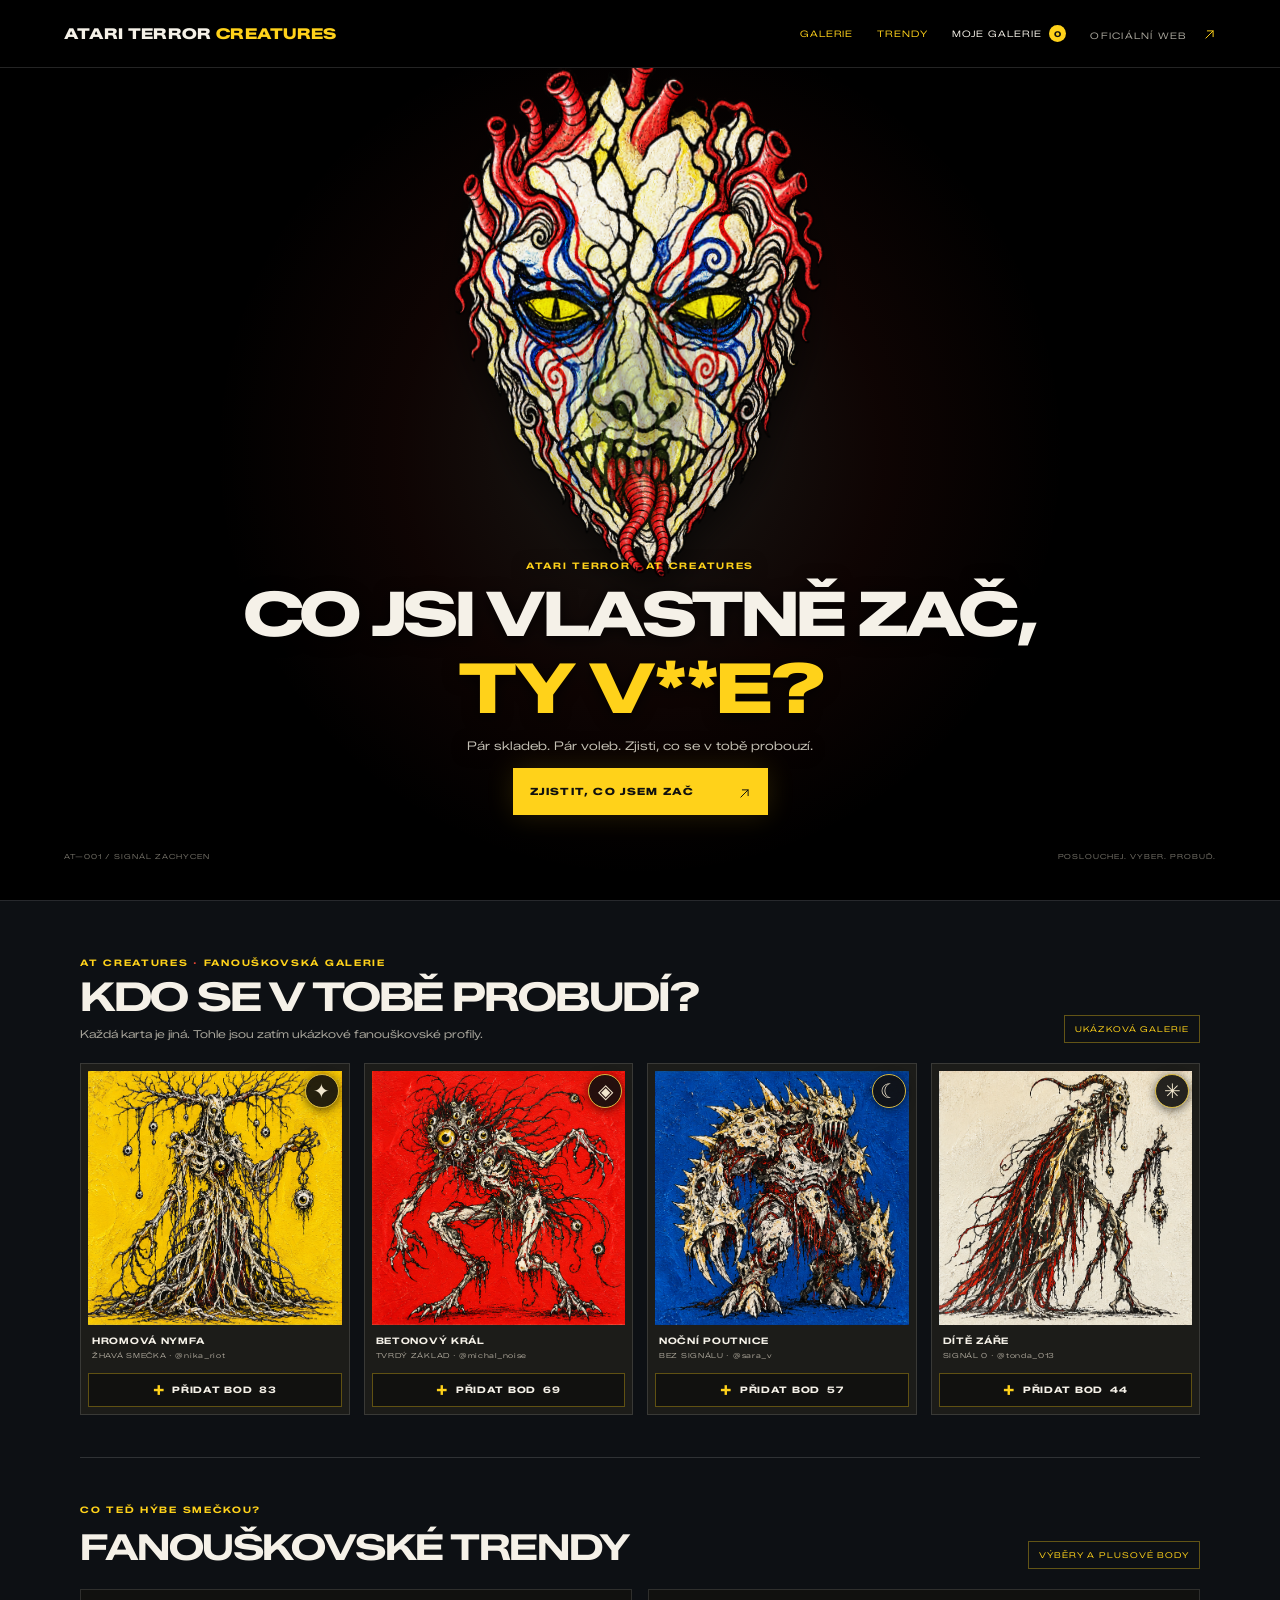
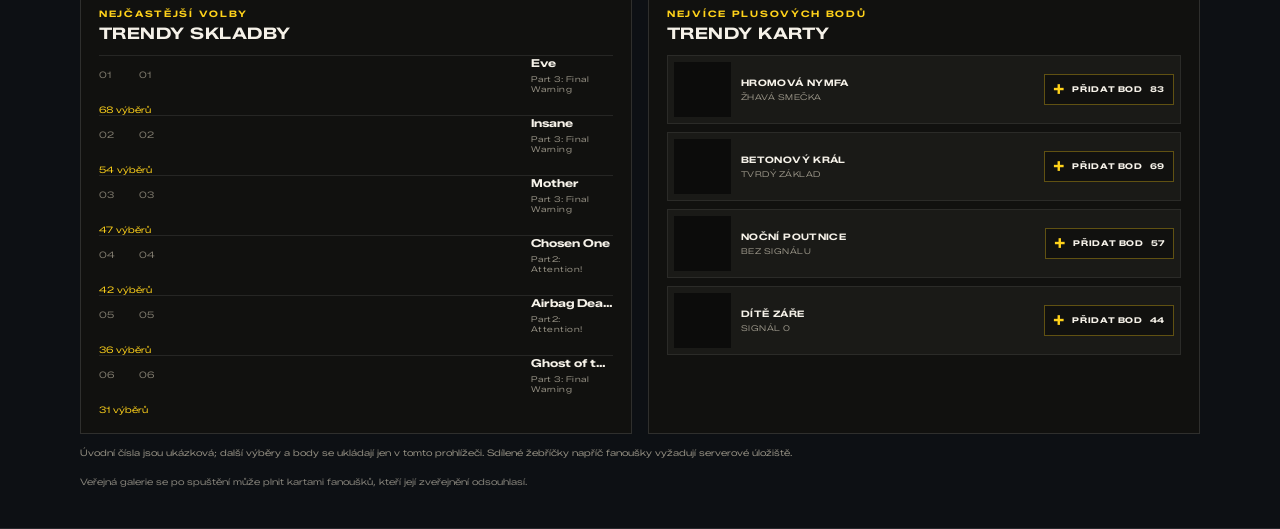
==== at-creatures-prototype/index.html @ 0cd246f1 "Move Atari Terror prototypes into creatures repository" ====
<!doctype html>
<html lang="cs">
<head>
  <meta charset="utf-8">
  <meta name="viewport" content="width=device-width, initial-scale=1">
  <meta name="theme-color" content="#123e78">
  <meta name="description" content="Vytvoř si vlastní AT bytost podle toho, co posloucháš.">
  <title>Co jsi vlastně zač, ty zvíře? — Atari Terror</title>
  <link rel="icon" href="../work-web-preview/assets/images/atari-wordmark.png">
  <link rel="stylesheet" href="app.css">
</head>
<body>
  <header class="topbar">
    <a class="wordmark" id="brand-home" href="#landing-screen" aria-label="Atari Terror Creatures — zpět na úvod">ATARI TERROR <span>CREATURES</span></a>
    <div class="topbar-links"><button class="topbar-return" id="return-home" type="button" hidden>← ÚVOD</button><a class="topbar-community" href="#community-gallery">GALERIE</a><a class="topbar-community" href="#fan-trends">TRENDY</a><button class="topbar-gallery" id="open-gallery" type="button">MOJE GALERIE <span id="gallery-count">0</span></button><a class="topbar-home" href="../work-web-preview/index.html">OFICIÁLNÍ WEB <b><svg class="line-arrow" viewBox="0 0 18 18" aria-hidden="true"><path d="M4 14 14 4M6 4h8v8"/></svg></b></a></div>
  </header>

  <main class="landing-screen" id="landing-screen" aria-labelledby="landing-title">
    <div class="landing-aura" aria-hidden="true"></div>
    <div class="organism-orbit" aria-hidden="true"><div class="organism-turn">
      <canvas class="face-frame" id="intro-face" aria-label="Plynule se proměňující ilustrace bytosti"></canvas>
    </div></div>
    <div class="landing-copy"><p class="eyebrow">ATARI TERROR <span>·</span> AT CREATURES</p><h1 id="landing-title">CO JSI VLASTNĚ ZAČ,<br><em>TY V**E?</em></h1><p>Pár skladeb. Pár voleb. Zjisti, co se v tobě probouzí.</p><button class="primary-button landing-cta" id="start-app" type="button">ZJISTIT, CO JSEM ZAČ <span><svg class="line-arrow" viewBox="0 0 18 18" aria-hidden="true"><path d="M4 14 14 4M6 4h8v8"/></svg></span></button></div>
    <div class="landing-corners" aria-hidden="true"><span>AT—001 / SIGNÁL ZACHYCEN</span><span>POSLOUCHEJ. VYBER. PROBUĎ.</span></div>
  </main>

  <main class="shell" id="app-shell" hidden>
    <div class="app-heading"><p class="eyebrow">AT CREATURES <span>·</span> VYTVOŘ SI SVOU BYTOST</p></div>

    <nav class="steps" aria-label="Postup tvorby">
      <button class="step is-active" data-step-link="songs" type="button"><span>01</span> SKLADBY</button>
      <span class="step-line"></span>
      <button class="step" data-step-link="identity" type="button"><span>02</span> PODOBA</button>
      <span class="step-line"></span>
      <button class="step" data-step-link="result" type="button"><span>03</span> BYTOST</button>
    </nav>

    <section class="screen is-visible" id="screen-songs" data-screen="songs" aria-labelledby="songs-title">
      <div class="screen-heading">
        <div><p class="eyebrow">KROK 01 / 03</p><h2 id="songs-title">VYBER AŽ PĚT SKLADEB</h2><p class="muted">Které tě vystihují nejvíc? Můžeš vybrat i žádnou.</p></div>
        <div class="counter"><strong id="song-count">0</strong><span> / 5</span></div>
      </div>
      <div class="song-layout">
        <div><div class="song-list" id="song-list" role="group" aria-label="Výběr skladeb"></div><button class="spotify-unknown" id="unknown-song" type="button"><span class="spotify-launch" aria-hidden="true"><svg class="line-arrow" viewBox="0 0 18 18" aria-hidden="true"><path d="M4 14 14 4M6 4h8v8"/></svg></span> SKLADBU JEŠTĚ NEZNÁM, PUSŤ MI</button></div>
        <aside class="side-note song-side-panel"><p>Hudba je jen začátek. V další části zvolíš podobu a věk své bytosti.</p><div class="sound-mark" aria-hidden="true"><span></span><span></span><span></span><span></span><span></span><span></span><span></span></div><div class="song-side-actions"><button class="primary-button" data-next="identity" type="button">POKRAČOVAT <span><svg class="line-arrow" viewBox="0 0 18 18" aria-hidden="true"><path d="M4 14 14 4M6 4h8v8"/></svg></span></button><button class="text-button" id="skip-songs" type="button">PŘESKOČIT VÝBĚR <span><svg class="line-arrow" viewBox="0 0 18 18" aria-hidden="true"><path d="M4 14 14 4M6 4h8v8"/></svg></span></button></div></aside>
      </div>
    </section>

    <section class="screen" id="screen-identity" data-screen="identity" aria-labelledby="identity-title" hidden>
      <div class="screen-heading"><div><p class="eyebrow">KROK 02 / 03</p><h2 id="identity-title">JAKOU MÁ MÍT PODOBU?</h2><p class="muted">Vyber si podobu a věkovou kategorii. Nebo nech překvapit nás.</p></div></div>
      <div class="identity-grid">
        <fieldset class="choice-field"><legend>POVaha / VZHLED</legend><div class="choice-grid" id="presentation-choices">
          <label class="choice"><input type="radio" name="presentation" value="maskulinní" checked><span class="choice-symbol">M</span><span>Maskulinní</span></label>
          <label class="choice"><input type="radio" name="presentation" value="femininní"><span class="choice-symbol">F</span><span>Femininní</span></label>
          <label class="choice"><input type="radio" name="presentation" value="androgynní"><span class="choice-symbol">A</span><span>Androgynní</span></label>
          <label class="choice"><input type="radio" name="presentation" value="náhodná"><span class="choice-symbol">?</span><span>Překvap mě</span></label>
        </div></fieldset>
        <fieldset class="choice-field"><legend>VĚK BYTOSTI</legend><div class="age-grid" id="age-choices">
          <label class="age-choice"><input type="radio" name="age" value="mládě"><span>MLÁDĚ</span><small>0–12</small></label>
          <label class="age-choice"><input type="radio" name="age" value="teenager"><span>TEEN</span><small>13–19</small></label>
          <label class="age-choice"><input type="radio" name="age" value="mladá krev" checked><span>MLADÁ KREV</span><small>20–35</small></label>
          <label class="age-choice"><input type="radio" name="age" value="zkušená síla"><span>ZKUŠENÁ SÍLA</span><small>36–59</small></label>
          <label class="age-choice"><input type="radio" name="age" value="stará duše"><span>STARÁ DUŠE</span><small>60+</small></label>
          <label class="age-choice"><input type="radio" name="age" value="náhodný věk"><span>NECHÁM TO NA VÁS</span><small>bez limitu</small></label>
        </div></fieldset>
      </div>
      <div class="question-row"><div><p class="eyebrow">JEŠTĚ JEDNA VĚC</p><h3>CO JE TI BLÍŽ?</h3></div><div class="segmented" role="group" aria-label="Osobnostní ladění"><button class="segment is-selected" type="button" data-vibe="chaos" aria-pressed="true">CHAOS</button><button class="segment" type="button" data-vibe="klid" aria-pressed="false">KLID</button><button class="segment" type="button" data-vibe="kontrola" aria-pressed="false">KONTROLA</button><button class="segment" type="button" data-vibe="boj" aria-pressed="false">BOJ</button><button class="segment" type="button" data-vibe="noc" aria-pressed="false">NOC</button><button class="segment" type="button" data-vibe="den" aria-pressed="false">DEN</button><button class="segment" type="button" data-vibe="jedno" aria-pressed="false">JE MI TO JEDNO</button></div></div>
      <div class="screen-actions"><button class="text-button" data-back="songs" type="button">← ZPĚT KE SKLADBÁM</button><button class="primary-button" data-next="result" type="button">VYTVOŘIT BYTOST <span><svg class="line-arrow" viewBox="0 0 18 18" aria-hidden="true"><path d="M4 14 14 4M6 4h8v8"/></svg></span></button></div>
    </section>

    <section class="screen result-screen" id="screen-result" data-screen="result" aria-labelledby="result-title" hidden>
      <div class="result-topline"><div><p class="eyebrow">KROK 03 / 03 <span>·</span> TVŮJ OSOBNÍ EXEMPLÁŘ</p><p class="muted" id="result-origin">Vytvořeno z tvých voleb</p></div><button class="text-button reroll" id="reroll" type="button">VYGENEROVAT ZNOVU ↻</button></div>
      <div class="result-grid">
        <div class="creature-stage" id="creature-stage" aria-label="Ilustrace vytvořené bytosti">
          <div class="creature-backdrop"></div><div class="creature-glow"></div>
          <div class="creature-art" id="creature-art" aria-hidden="true"></div>
          <div class="stage-caption"><span id="creature-code">AT—001</span><span>ATARI TERROR / ARCHIVE</span></div>
        </div>
        <div class="result-copy"><p class="eyebrow" id="creature-class">NOČNÍ SIGNÁL · HLÍDAČ</p><h2 id="result-title">REZAVÝ<br><em>PROROK</em></h2><p class="creature-quote" id="creature-quote">„Drží směr, i když se okolní svět rozpadá.“</p><p class="creature-desc" id="creature-desc">Zrozená z hluku a neústupnosti. Nečeká na povolení — ukáže cestu a jde první.</p><p class="song-interpretation" id="song-interpretation" hidden></p>
          <div class="result-tags"><span id="tag-age">MLADÁ KREV</span><span id="tag-presentation">MASKULINNÍ</span><span id="tag-vibe">CHAOS</span><span id="tag-sigil">ZNAK SMEČKY · ✦ JISKRA</span></div>
          <p class="sigil-invite">Tenhle znak sdílíš s dalšími fanoušky. Na koncertě ho hledej na kartách ostatních.</p>
          <div class="result-actions"><button class="primary-button" id="download-card" type="button">STÁHNOUT KARTU <span>↓</span></button><button class="secondary-button" id="like-current-card" type="button" aria-pressed="false">+1 <span>LÍBÍ SE MI</span> <b id="current-card-votes">0</b></button><button class="secondary-button" id="save-card" type="button">ULOŽIT DO GALERIE +</button><button class="secondary-button" id="share-card" type="button">SDÍLET <svg class="line-arrow" viewBox="0 0 18 18" aria-hidden="true"><path d="M4 14 14 4M6 4h8v8"/></svg></button></div>
          <p class="feedback" id="feedback" role="status" aria-live="polite"></p>
        </div>
      </div>
      <section class="outputs" aria-labelledby="outputs-title"><div class="outputs-heading"><div><p class="eyebrow">TVŮJ MOTIV MŮŽE ŽÍT DÁL</p><h3 id="outputs-title">VYBER SI VÝSTUP</h3></div><span class="free-label">KARTA KE STAŽENÍ ZDARMA</span></div><div class="output-grid">
        <article class="output-item"><div class="output-glyph glyph-logo">AT</div><div><h4>VLASTNÍ ZNAK</h4><p>Digitální logo tvé frakce.</p><button data-output="logo" type="button">STÁHNOUT ZNAK ↓</button></div></article>
        <article class="output-item"><div class="output-glyph glyph-poster">✳</div><div><h4>PLAKÁT</h4><p>Tvůj motiv ve formátu na výšku.</p><button data-output="poster" type="button">NÁHLED PLAKÁTU <svg class="line-arrow" viewBox="0 0 18 18" aria-hidden="true"><path d="M4 14 14 4M6 4h8v8"/></svg></button></div></article>
        <article class="output-item"><div class="output-glyph glyph-shirt">AT</div><div><h4>TRIČKO</h4><p>Tvůj motiv na tričku.</p><button data-output="shirt" type="button">NÁHLED A OBJEDNÁNÍ <svg class="line-arrow" viewBox="0 0 18 18" aria-hidden="true"><path d="M4 14 14 4M6 4h8v8"/></svg></button></div></article>
        <article class="output-item"><div class="output-glyph glyph-ticket">QR</div><div><h4>VSTUPENKA / SLEVOVKA</h4><p>Motiv, QR kód a ukázka slevy.</p><button data-output="ticket" type="button">ZOBRAZIT KARTU <svg class="line-arrow" viewBox="0 0 18 18" aria-hidden="true"><path d="M4 14 14 4M6 4h8v8"/></svg></button></div></article>
      </div></section>
      <div class="result-footer"><button class="text-button" data-back="identity" type="button">← UPRAVIT BYTOST</button><a class="text-button" href="../work-web-preview/index.html">ZPĚT NA WEB ATARI TERROR <svg class="line-arrow" viewBox="0 0 18 18" aria-hidden="true"><path d="M4 14 14 4M6 4h8v8"/></svg></a></div>
    </section>
    <section class="screen gallery-screen" id="screen-gallery" data-screen="gallery" aria-labelledby="gallery-title" hidden>
      <div class="gallery-heading"><div><p class="eyebrow">AT CREATURES <span>·</span> TVÉ ULOŽENÉ VÝSLEDKY</p><h2 id="gallery-title">GALERIE KARET</h2><p class="muted">Jen tvoje vygenerované karty. Uložené v tomto prohlížeči.</p></div><button class="text-button" id="close-gallery" type="button">← ZPĚT DO APLIKACE</button></div>
      <div class="gallery-grid" id="gallery-grid" aria-live="polite"></div>
      <p class="gallery-empty" id="gallery-empty" hidden>Zatím tu nejsou žádné karty. Vytvoř si bytost a ulož její kartu do galerie.</p>
    </section>
  </main>
  <section class="community-gallery" id="community-gallery" aria-labelledby="community-gallery-title">
    <div class="community-gallery-inner">
      <div class="community-gallery-heading"><div><p class="eyebrow">AT CREATURES <span>·</span> FANOUŠKOVSKÁ GALERIE</p><h2 id="community-gallery-title">KDO SE V TOBĚ PROBUDÍ?</h2><p>Každá karta je jiná. Tohle jsou zatím ukázkové fanouškovské profily.</p></div><span class="gallery-demo-label">UKÁZKOVÁ GALERIE</span></div>
      <div class="community-gallery-grid" id="community-gallery-grid" aria-live="polite"></div>
      <section class="fan-trends" id="fan-trends" aria-labelledby="fan-trends-title">
        <div class="fan-trends-heading"><div><p class="eyebrow">CO TEĎ HÝBE SMEČKOU?</p><h2 id="fan-trends-title">FANOUŠKOVSKÉ TRENDY</h2></div><span class="gallery-demo-label">VÝBĚRY A PLUSOVÉ BODY</span></div>
        <div class="fan-trends-grid">
          <article class="trend-panel"><div class="trend-panel-heading"><p class="eyebrow">NEJČASTĚJŠÍ VOLBY</p><h3>TRENDY SKLADBY</h3></div><ol class="trending-track-list" id="trending-tracks"></ol></article>
          <article class="trend-panel"><div class="trend-panel-heading"><p class="eyebrow">NEJVÍCE PLUSOVÝCH BODŮ</p><h3>TRENDY KARTY</h3></div><div class="trending-card-list" id="trending-cards"></div></article>
        </div>
        <p class="trends-data-note">Úvodní čísla jsou ukázková; další výběry a body se ukládají jen v tomto prohlížeči. Sdílené žebříčky napříč fanoušky vyžadují serverové úložiště.</p>
      </section>
      <p class="community-gallery-note">Veřejná galerie se po spuštění může plnit kartami fanoušků, kteří její zveřejnění odsouhlasí.</p>
    </div>
  </section>
  <footer class="site-footer" hidden><span>ATARI TERROR © 2026</span><span>PROTOTYP · VÝSLEDKY SE NEUKLÁDAJÍ NA SERVER</span><a href="../at-shop-preview/index.html">AT SHOP <svg class="line-arrow" viewBox="0 0 18 18" aria-hidden="true"><path d="M4 14 14 4M6 4h8v8"/></svg></a></footer>
  <dialog class="preview-dialog" id="preview-dialog"><button class="dialog-close" id="dialog-close" aria-label="Zavřít náhled">×</button><div id="dialog-content"></div></dialog>
  <script src="assets/intro-face-data.js" defer></script>
  <script src="song-profiles.js" defer></script>
  <script src="app.js" defer></script>
</body>
</html>
---- at-creatures-prototype/app.css ----
@import url('https://fonts.googleapis.com/css2?family=Zalando+Sans+Expanded:wght@400;500;600;700;800;900&display=swap');
:root{color-scheme:dark;--black:#10100f;--panel:#181816;--panel2:#20201d;--paper:#f5f1e8;--muted:#aaa79d;--line:#ffffff24;--yellow:#ffd21a;--red:#e64532;--font:'Zalando Sans Expanded',Arial,Helvetica,sans-serif}*{box-sizing:border-box}html{background:var(--black);scroll-behavior:smooth}body{margin:0;background:var(--black);color:var(--paper);font-family:var(--font),sans-serif;min-height:100vh}button,a,input{font:inherit}a{color:inherit}.topbar{height:68px;border-bottom:1px solid var(--line);display:flex;align-items:center;justify-content:space-between;padding:0 max(5vw,24px);gap:20px}.wordmark{text-decoration:none;font-weight:900;font-size:18px;letter-spacing:.02em}.wordmark span{color:var(--yellow)}.topbar-note,.topbar-home{font-size:9px;letter-spacing:.14em;color:var(--muted)}.topbar-note{display:flex;align-items:center;gap:9px}.topbar-note i{width:7px;height:7px;border-radius:50%;background:var(--red);box-shadow:0 0 13px #e6453270}.topbar-home{text-decoration:none}.topbar-home b{color:var(--yellow);font-size:15px;margin-left:6px}.shell{max-width:1120px;width:90%;margin:0 auto}.intro{display:flex;justify-content:space-between;align-items:flex-end;padding:52px 0 25px}.eyebrow{margin:0 0 10px;font-size:9px;letter-spacing:.19em;color:var(--yellow);font-weight:700}.eyebrow span{color:var(--red)}h1{font-size:clamp(42px,6vw,68px);line-height:.88;letter-spacing:-.06em;margin:0;font-weight:900}h1 em,h2 em{font-style:normal;color:var(--yellow)}.intro-copy{color:var(--muted);font-size:13px;margin:14px 0 0}.seal{height:76px;width:76px;border:1px solid var(--yellow);transform:rotate(45deg);display:grid;place-content:center;text-align:center;color:var(--yellow);margin:0 24px 10px 0;position:relative}.seal:after{content:"";position:absolute;inset:7px;border:1px solid #ffd21a55}.seal span{font-weight:900;font-size:18px;transform:rotate(-45deg)}.seal small{font-size:6px;letter-spacing:.14em;transform:rotate(-45deg);margin-top:3px}.steps{display:flex;align-items:center;gap:14px;border-bottom:1px solid var(--line);padding:0 0 13px;margin:3px 0 29px}.step{background:none;border:0;color:#79776f;font-size:9px;letter-spacing:.13em;padding:8px 0;cursor:pointer}.step span{margin-right:6px}.step.is-active,.step.is-done{color:var(--yellow)}.step-line{height:1px;max-width:68px;flex:1;background:#ffffff20}.screen{display:none;padding-bottom:30px}.screen.is-visible{display:block;animation:arrive .28s ease-out}@keyframes arrive{from{opacity:.45;transform:translateY(6px)}to{opacity:1;transform:translateY(0)}}.screen-heading{display:flex;align-items:flex-end;justify-content:space-between;gap:20px;margin-bottom:19px}.screen-heading h2{font-size:22px;letter-spacing:-.025em;margin:0}.muted{color:var(--muted);font-size:12px;margin:7px 0 0}.counter{font-size:13px;color:#8d8b83;padding-bottom:4px}.counter strong{font-size:30px;color:var(--yellow)}.song-layout{display:grid;grid-template-columns:minmax(0,1fr) 260px;gap:24px}.song-list{border-top:1px solid var(--line)}.song-row{width:100%;height:58px;padding:0 13px;display:grid;grid-template-columns:38px minmax(100px,1fr) minmax(150px,auto) 25px;align-items:center;gap:10px;background:transparent;color:var(--paper);border:0;border-bottom:1px solid var(--line);text-align:left;cursor:pointer;transition:background .15s}.song-row:hover,.song-row[aria-pressed=true]{background:#ffffff0c}.song-index{font-size:10px;color:#77756d}.song-title{font-size:14px;font-weight:700}.song-album{font-size:8px;color:#8e8b82;letter-spacing:.09em}.song-mark{font-size:19px;color:#858279;text-align:center}.song-row[aria-pressed=true] .song-title,.song-row[aria-pressed=true] .song-mark{color:var(--yellow)}.side-note{background:repeating-linear-gradient(135deg,#181816 0 8px,#1d1d1b 8px 9px);padding:20px;min-height:250px;display:flex;flex-direction:column;justify-content:flex-end;position:relative}.side-note p:not(.micro){font-size:13px;line-height:1.55;max-width:205px;margin:20px 0 0}.side-note .micro{font-size:8px;line-height:1.5;letter-spacing:.08em;color:#86847d;margin:14px 0 0}.sound-mark{height:64px;display:flex;align-items:center;gap:7px;position:absolute;top:23px;left:21px}.sound-mark span{width:3px;background:var(--yellow);height:25%;animation:pulse 1s ease-in-out infinite alternate}.sound-mark span:nth-child(2),.sound-mark span:nth-child(6){height:57%;animation-delay:.2s}.sound-mark span:nth-child(3),.sound-mark span:nth-child(5){height:85%;animation-delay:.4s}.sound-mark span:nth-child(4){height:100%;animation-delay:.6s}@keyframes pulse{to{transform:scaleY(.5);opacity:.45}}.screen-actions{display:flex;justify-content:space-between;align-items:center;margin-top:24px}.primary-button,.secondary-button{min-height:47px;padding:0 17px;border:0;display:inline-flex;align-items:center;justify-content:space-between;gap:36px;font-size:10px;letter-spacing:.12em;font-weight:900;cursor:pointer;text-decoration:none}.primary-button{background:var(--yellow);color:var(--black)}.primary-button:hover{background:#ffe36a}.primary-button span{font-size:17px}.secondary-button{background:transparent;border:1px solid var(--line);color:var(--paper)}.secondary-button:hover{border-color:var(--yellow);color:var(--yellow)}.text-button{background:none;border:0;color:var(--yellow);font-size:9px;letter-spacing:.1em;font-weight:700;text-decoration:none;padding:10px 0;cursor:pointer}.text-button:hover{text-decoration:underline}.identity-grid{display:grid;grid-template-columns:1fr 1fr;gap:24px}.choice-field{margin:0;padding:0;border:0;min-width:0}.choice-field legend{font-size:10px;letter-spacing:.13em;color:var(--yellow);font-weight:700;margin-bottom:10px}.choice-grid{display:grid;grid-template-columns:repeat(2,1fr);gap:8px}.choice,.age-choice{position:relative;display:flex;align-items:center;gap:10px;min-height:57px;padding:8px 12px;background:var(--panel);border:1px solid transparent;cursor:pointer;font-size:11px}.choice:has(input:checked),.age-choice:has(input:checked){border-color:var(--yellow);background:#ffd21a0c}.choice input,.age-choice input{position:absolute;opacity:0;inset:0;cursor:pointer}.choice-symbol{display:grid;place-items:center;width:29px;height:29px;color:var(--yellow);border:1px solid #ffd21a55;font-size:11px;font-weight:700}.age-grid{display:grid;grid-template-columns:repeat(3,1fr);gap:7px}.age-choice{min-height:57px;display:flex;align-items:flex-start;justify-content:center;flex-direction:column;gap:4px}.age-choice span{font-size:8px;font-weight:700;letter-spacing:.06em}.age-choice small{font-size:9px;color:var(--muted)}.question-row{margin-top:26px;padding:16px 0;border-top:1px solid var(--line);border-bottom:1px solid var(--line);display:flex;justify-content:space-between;align-items:center;gap:20px}.question-row .eyebrow{font-size:8px;margin:0 0 5px}.question-row h3{margin:0;font-size:14px;letter-spacing:.08em}.segmented{display:flex;gap:6px;flex-wrap:wrap}.segment{min-height:36px;padding:0 13px;border:1px solid #ffffff31;background:transparent;color:#aaa79d;font-size:9px;letter-spacing:.08em;cursor:pointer}.segment.is-selected{border-color:var(--yellow);background:#ffd21a;color:var(--black);font-weight:800}.result-topline{display:flex;align-items:center;justify-content:space-between;gap:20px;margin-bottom:17px}.result-topline .muted{margin:0}.reroll{white-space:nowrap}.result-grid{display:grid;grid-template-columns:minmax(260px,.9fr) 1fr;gap:32px;align-items:stretch}.creature-stage{min-height:380px;position:relative;overflow:hidden;background:#191917;display:grid;place-items:center}.creature-backdrop{position:absolute;inset:0;background:repeating-linear-gradient(135deg,#ffffff03 0 8px,transparent 8px 16px)}.creature-glow{position:absolute;width:78%;aspect-ratio:1;border-radius:50%;background:radial-gradient(circle,#ffd21a21 0, #e6453215 42%,transparent 70%)}.creature{position:relative;width:205px;height:296px;--skin:#40403b;--skin-light:#55554e;--accent:var(--yellow);filter:drop-shadow(0 16px 22px #0009);transition:transform .2s ease}.creature[data-presentation=femininní]{--skin:#512d2b;--skin-light:#75413a;--accent:#ff7558}.creature[data-presentation=androgynní]{--skin:#343d3a;--skin-light:#4c5b52;--accent:#cbdf85}.creature[data-presentation=náhodná]{--skin:#513d28;--skin-light:#826031;--accent:#ffd21a}.creature[data-age=mládě]{transform:scale(.76) translateY(38px)}.creature[data-age=teenager]{transform:scale(.88) translateY(18px)}.creature[data-age=stará\ duše]{filter:grayscale(.25) drop-shadow(0 16px 22px #0009)}.creature[data-vibe=kontrola]{--accent:#f1e9d6}.creature[data-vibe=noc]{--accent:#e64532}.head{position:absolute;z-index:3;top:38px;left:42px;width:120px;height:132px;background:linear-gradient(145deg,var(--skin-light),var(--skin));border-radius:46% 46% 41% 41%;clip-path:polygon(10% 0,90% 0,100% 68%,79% 100%,50% 92%,20% 100%,0 66%);border:1px solid #ffffff35}.horn{position:absolute;z-index:2;top:9px;width:38px;height:68px;background:linear-gradient(135deg,var(--accent),var(--skin));clip-path:polygon(50% 0,100% 100%,0 88%)}.horn-left{left:39px;transform:rotate(-15deg)}.horn-right{right:39px;transform:scaleX(-1) rotate(-15deg)}.eyes{position:absolute;top:55px;left:25px;right:25px;display:flex;justify-content:space-between}.eyes i{width:21px;height:8px;background:var(--accent);transform:skew(-17deg);box-shadow:0 0 14px var(--accent)}.mouth{position:absolute;top:86px;left:43px;width:36px;height:8px;border-bottom:3px solid #120f0e;border-top:1px solid #ffffff42;transform:skew(-12deg)}.face-mark{position:absolute;top:22px;left:55px;width:10px;height:24px;background:var(--accent);clip-path:polygon(50% 0,100% 100%,0 100%)}.neck{position:absolute;z-index:2;top:146px;left:82px;width:42px;height:45px;background:var(--skin);clip-path:polygon(12% 0,88% 0,100% 100%,0 100%)}.body{position:absolute;top:175px;left:23px;width:160px;height:125px;background:linear-gradient(110deg,var(--skin),var(--skin-light),var(--skin));clip-path:polygon(28% 0,72% 0,100% 34%,85% 100%,15% 100%,0 34%)}.body:after{content:"";position:absolute;inset:9px 25px 0;border-top:1px solid #ffffff2c;border-left:1px solid #ffffff18;clip-path:polygon(20% 0,80% 0,100% 100%,0 100%)}.chest-mark{position:absolute;top:35px;left:62px;color:var(--accent);font-size:18px;font-weight:900;transform:rotate(-8deg)}.shoulder{position:absolute;z-index:1;top:180px;width:55px;height:66px;background:var(--skin-light);clip-path:polygon(20% 0,100% 20%,75% 100%,0 65%)}.shoulder-left{left:0;transform:rotate(-8deg)}.shoulder-right{right:0;transform:scaleX(-1) rotate(-8deg)}.creature[data-vibe=kontrola] .horn{height:50px}.creature[data-vibe=noc] .head{border-radius:38% 38% 50% 50%}.creature[data-presentation=femininní] .head{border-radius:46% 46% 48% 48%;clip-path:polygon(12% 0,88% 0,100% 63%,76% 100%,50% 94%,24% 100%,0 63%)}.stage-caption{position:absolute;z-index:4;bottom:13px;left:14px;right:14px;display:flex;justify-content:space-between;font-size:7px;letter-spacing:.12em;color:#aaa79d}.stage-caption span:first-child{color:var(--yellow)}.result-copy{padding:14px 0}.result-copy h2{font-size:clamp(38px,5vw,58px);line-height:.88;letter-spacing:-.06em;margin:0 0 18px}.result-copy h2 em{color:var(--yellow);font-style:normal}.creature-quote{font-size:14px;line-height:1.5;font-weight:600;margin:0 0 9px;max-width:390px}.creature-desc{font-size:11px;line-height:1.7;color:var(--muted);max-width:410px;margin:0}.result-tags{display:flex;gap:7px;flex-wrap:wrap;margin:18px 0}.result-tags span{font-size:8px;letter-spacing:.08em;padding:7px 9px;border:1px solid #ffffff25;color:#c5c1b6}.result-actions{display:flex;gap:9px;flex-wrap:wrap}.feedback{min-height:15px;margin:8px 0 0;font-size:9px;color:var(--yellow)}.outputs{border-top:1px solid var(--line);margin-top:27px;padding-top:19px}.outputs-heading{display:flex;justify-content:space-between;align-items:flex-end;margin-bottom:12px}.outputs-heading .eyebrow{font-size:8px;margin:0 0 5px}.outputs-heading h3{margin:0;font-size:15px;letter-spacing:.06em}.free-label{font-size:8px;letter-spacing:.1em;color:var(--yellow)}.output-grid{display:grid;grid-template-columns:repeat(4,1fr);gap:9px}.output-item{background:var(--panel);padding:13px;display:flex;gap:11px;min-height:103px;align-items:flex-start}.output-glyph{flex:none;width:35px;height:38px;display:grid;place-items:center;border:1px solid #ffd21a6b;color:var(--yellow);font-size:10px;font-weight:900}.glyph-poster{font-size:21px}.glyph-shirt{border-radius:10px 10px 4px 4px}.glyph-ticket{border-style:dashed}.output-item h4{font-size:8px;line-height:1.4;letter-spacing:.08em;margin:1px 0 4px}.output-item p{font-size:8px;line-height:1.45;color:var(--muted);margin:0 0 8px}.output-item button,.output-item a{padding:0;border:0;background:none;text-decoration:none;color:var(--yellow);font-size:7px;font-weight:700;letter-spacing:.06em;cursor:pointer}.output-item button:hover,.output-item a:hover{text-decoration:underline}.result-footer{display:flex;justify-content:space-between;align-items:center;border-top:1px solid var(--line);margin-top:20px;padding-top:10px}.site-footer{max-width:1120px;width:90%;margin:12px auto 0;border-top:1px solid var(--line);padding:15px 0 24px;display:flex;justify-content:space-between;gap:14px;color:#817f77;font-size:7px;letter-spacing:.1em}.site-footer a{color:var(--yellow);text-decoration:none}.preview-dialog{width:min(470px,92vw);background:var(--panel);border:1px solid var(--yellow);color:var(--paper);padding:26px;position:relative}.preview-dialog::backdrop{background:#000b;backdrop-filter:blur(3px)}.dialog-close{position:absolute;right:8px;top:6px;background:none;border:0;color:var(--paper);font-size:24px;cursor:pointer}.ticket-preview{text-align:center;padding:18px 8px}.ticket-preview .ticket-code{display:grid;place-items:center;width:126px;height:126px;margin:20px auto;background:repeating-conic-gradient(#10100f 0 25%,#f5f1e8 0 50%) 50%/12px 12px;border:8px solid var(--paper);outline:1px solid var(--yellow)}.ticket-preview h3{font-size:19px}.ticket-preview p{font-size:11px;color:var(--muted);line-height:1.6}.poster-preview{border:1px solid #ffffff25;background:#111;padding:24px;text-align:center}.poster-preview .eyebrow{margin-bottom:14px}.poster-preview strong{display:block;font-size:40px;line-height:.9;color:var(--yellow)}.poster-preview .mini-creature{height:90px;margin:15px auto;color:var(--red);font-size:70px;line-height:1}.poster-preview p{font-size:10px;color:var(--muted)}
@media(max-width:760px){.shell{width:91%}.intro{padding-top:36px}.seal{width:59px;height:59px;margin-right:16px}.seal span{font-size:15px}.song-layout{grid-template-columns:1fr}.side-note{min-height:130px}.sound-mark{top:15px}.side-note p:not(.micro){margin-top:35px}.identity-grid{grid-template-columns:1fr}.result-grid{grid-template-columns:1fr;gap:14px}.creature-stage{min-height:320px}.output-grid{grid-template-columns:repeat(2,1fr)}.topbar-note{display:none}}
@media(max-width:500px){.topbar{height:58px;padding:0 5%}.wordmark{font-size:15px}.topbar-home{font-size:8px}.intro{padding-top:30px}.intro h1{font-size:43px}.seal{width:49px;height:49px;margin:0 10px 5px 0}.seal small{font-size:5px}.steps{gap:8px;margin-bottom:23px}.step{font-size:8px;letter-spacing:.07em}.step-line{max-width:28px}.screen-heading h2{font-size:17px}.song-row{height:55px;grid-template-columns:26px 1fr 25px;gap:7px;padding:0 7px}.song-album{display:none}.song-title{font-size:12px}.song-index{font-size:9px}.side-note{min-height:112px}.screen-actions{margin-top:16px}.primary-button,.secondary-button{min-height:44px;padding:0 12px;font-size:8px;gap:20px}.text-button{font-size:8px}.age-grid{grid-template-columns:repeat(2,1fr)}.question-row{align-items:flex-start;flex-direction:column}.segmented{width:100%}.segment{flex:1;padding:0 6px;font-size:8px}.result-topline{align-items:flex-start}.reroll{font-size:8px}.creature-stage{min-height:285px}.result-copy h2{font-size:45px}.output-grid{gap:6px}.output-item{padding:10px 8px;gap:7px;min-height:112px}.output-glyph{width:29px;height:32px}.output-item h4{font-size:7px}.outputs-heading h3{font-size:13px}.free-label{font-size:7px;text-align:right;max-width:120px}.site-footer{flex-wrap:wrap}.site-footer span:nth-child(2){order:3;width:100%}}
@media(prefers-reduced-motion:reduce){*,*::before,*::after{scroll-behavior:auto!important;animation-duration:.01ms!important;animation-iteration-count:1!important;transition-duration:.01ms!important}}

/* Full-window morphing intro */
[hidden]{display:none!important}
.landing-screen{position:relative;min-height:calc(100svh - 68px);overflow:hidden;display:flex;align-items:center;justify-content:center;isolation:isolate;background:radial-gradient(ellipse at 50% 48%,#201e16 0,#131311 39%,#10100f 72%)}
.landing-aura{position:absolute;width:min(78vw,860px);aspect-ratio:1;border-radius:50%;top:46%;left:50%;transform:translate(-50%,-50%);background:radial-gradient(circle,#ffd21a10 0, #e645320b 38%,transparent 69%);animation:aura-pulse 5.5s ease-in-out infinite alternate}
.organism-orbit{position:absolute;left:50%;top:47%;width:min(52vh,480px);height:min(67vh,610px);min-width:280px;min-height:390px;transform:translate(-50%,-50%);display:grid;place-items:center;perspective:900px;z-index:0}
.organism-turn{position:relative;width:100%;height:100%;display:grid;place-items:center;transform-style:preserve-3d;animation:turn-creature 16s ease-in-out infinite}
.morph-head{position:relative;width:75%;height:80%;overflow:hidden;background:radial-gradient(ellipse at 36% 26%,#656050 0,#48473e 28%,#252522 76%);border:1px solid #ffd21a75;border-radius:50% 50% 44% 44% / 20% 20% 79% 79%;box-shadow:inset 16px 8px 28px #ffffff0b,inset -25px -30px 42px #000a,0 0 48px #ffd21a17;transform-origin:50% 50%;animation:head-morph 11s ease-in-out infinite alternate;filter:drop-shadow(0 0 26px #ffd21a16)}
.head-sheen{position:absolute;inset:3% 8%;border-radius:inherit;background:linear-gradient(118deg,transparent 18%,#ffffff09 43%,transparent 55%);mix-blend-mode:screen;animation:sand-shift 8s ease-in-out infinite alternate}
.head-grain{position:absolute;inset:0;opacity:.3;background:radial-gradient(circle at 18% 27%,#ffd21a 0 1px,transparent 1.7px),radial-gradient(circle at 76% 32%,#f5f1e8 0 1px,transparent 1.5px),radial-gradient(circle at 67% 73%,#e64532 0 1px,transparent 1.6px),radial-gradient(circle at 28% 78%,#ffd21a 0 1px,transparent 1.5px);background-size:63px 79px,71px 83px,91px 67px,77px 101px;mask-image:linear-gradient(transparent,#000 20% 80%,transparent);animation:sand-shift 9s linear infinite alternate}
.hint-horn{position:absolute;z-index:1;top:-1%;width:22%;height:28%;background:linear-gradient(145deg,#817b61,var(--yellow) 45%,#352e1a 82%);filter:drop-shadow(0 0 14px #ffd21a30);clip-path:polygon(52% 0,100% 100%,0 87%);opacity:.42;animation:horn-drift 9s ease-in-out infinite alternate}
.hint-horn-left{left:12%;transform:rotate(-13deg)}.hint-horn-right{right:12%;transform:scaleX(-1) rotate(-13deg);animation-delay:-4s}
.hint-eyes{position:absolute;z-index:2;top:43%;left:21%;right:21%;display:flex;justify-content:space-between;align-items:center;animation:blink-hint 7s ease-in-out infinite}
.hint-eyes i{display:block;width:21%;height:clamp(4px,1vh,8px);border-radius:50%;background:var(--yellow);box-shadow:0 0 18px #ffd21a90;transform:skew(-18deg)}
.hint-mouth{position:absolute;z-index:2;top:59%;left:39%;width:22%;height:5%;border-bottom:3px solid #ffd21a9c;border-radius:0 0 50% 50%;transform:rotate(-2deg);animation:expression 9s ease-in-out infinite}
.landing-copy{position:absolute;z-index:3;left:20px;right:20px;bottom:clamp(27px,7vh,68px);text-align:center;text-shadow:0 3px 16px #000c}
.landing-copy .eyebrow{margin-bottom:9px;font-size:9px}.landing-copy h1{font-size:clamp(35px,5.3vw,62px);line-height:.91;letter-spacing:-.055em}.landing-copy h1 em{color:var(--yellow)}.landing-copy>p:not(.eyebrow){font-size:12px;color:#c4c0b5;margin:12px 0 15px}.landing-cta{min-width:255px;box-shadow:0 0 28px #ffd21a24}
.landing-corners{position:absolute;z-index:2;left:5%;right:5%;bottom:17px;display:flex;justify-content:space-between;color:#737067;font-size:7px;letter-spacing:.14em;pointer-events:none}
.app-heading{padding:31px 0 0}.app-heading .eyebrow{margin:0}
.song-item{display:flex;align-items:stretch;border-bottom:1px solid var(--line);min-height:58px}.song-item .song-row{flex:1;border-bottom:0;min-width:0}.song-spotify{display:flex;align-items:center;justify-content:center;padding:0 12px;color:#c2bdaf;text-decoration:none;font-size:8px;letter-spacing:.08em;border-left:1px solid #ffffff12;white-space:nowrap;transition:color .15s,background .15s}.song-spotify:hover{color:var(--yellow);background:#ffffff0a}
.spotify-unknown{display:flex;align-items:center;gap:11px;width:100%;min-height:48px;margin-top:10px;padding:0 13px;text-align:left;background:#1d1d1a;border:1px solid #ffffff22;color:var(--paper);font-size:9px;font-weight:800;letter-spacing:.1em;cursor:pointer;transition:border-color .15s,background .15s}.spotify-unknown:hover{border-color:var(--yellow);background:#ffd21a0b}.spotify-unknown span{display:grid;place-items:center;width:26px;height:26px;border-radius:50%;background:#1db954;color:#071409;font-size:16px}.spotify-unknown b{margin-left:auto;color:var(--yellow);font-size:16px}
@keyframes aura-pulse{from{opacity:.55;scale:.9}to{opacity:1;scale:1.08}}
@keyframes turn-creature{0%,100%{transform:rotateY(-9deg) rotateZ(-1deg)}35%{transform:rotateY(11deg) rotateZ(1deg)}68%{transform:rotateY(-13deg) rotateZ(0deg)}}
@keyframes head-morph{0%{border-radius:50% 50% 44% 44% / 20% 20% 79% 79%;transform:scaleX(.93) scaleY(1.02) rotate(-2deg)}27%{border-radius:48% 52% 42% 46% / 17% 18% 82% 82%;transform:scaleX(1.02) scaleY(1.03) rotate(1deg)}54%{border-radius:54% 46% 47% 43% / 24% 18% 76% 82%;transform:scaleX(.96) scaleY(.97) rotate(2deg)}79%{border-radius:45% 55% 42% 48% / 19% 24% 81% 76%;transform:scaleX(1.04) scaleY(1.01) rotate(-1deg)}100%{border-radius:50% 50% 44% 44% / 20% 20% 79% 79%;transform:scaleX(.93) scaleY(1.02) rotate(-2deg)}}
@keyframes expression{0%,34%,100%{top:59%;height:5%;border-radius:0 0 50% 50%;border-bottom:3px solid #ffd21a9c;border-top:0}48%,66%{top:62%;height:3%;border-radius:50% 50% 0 0;border-bottom:0;border-top:2px solid #ffd21a7a} }
@keyframes blink-hint{0%,40%,44%,78%,82%,100%{transform:scaleY(1)}42%,80%{transform:scaleY(.18)}}
@keyframes horn-drift{from{translate:0 0;scale:1}to{translate:0 -7px;scale:1.04}}
@keyframes sand-shift{from{translate:-1% -1%;opacity:.18}to{translate:1% 1%;opacity:.38}}
@media(max-width:760px){.organism-orbit{top:43%;width:min(62vh,440px);height:min(58vh,540px)}.landing-copy{bottom:clamp(42px,10vh,85px)}.landing-copy h1{font-size:clamp(35px,7.5vw,54px)}.landing-corners{bottom:13px;font-size:6px}.song-spotify{padding:0 8px;font-size:7px}}
@media(max-width:500px){.landing-screen{min-height:calc(100svh - 58px)}.organism-orbit{top:39%;width:80vw;height:52vh;min-width:250px;min-height:310px}.morph-head{width:74%;height:80%}.landing-copy{bottom:clamp(40px,9vh,74px)}.landing-copy .eyebrow{font-size:8px}.landing-copy h1{font-size:clamp(31px,8.4vw,43px)}.landing-copy>p:not(.eyebrow){font-size:10px;margin:10px 0 13px}.landing-cta{min-width:238px}.landing-corners{left:4%;right:4%;font-size:5px;letter-spacing:.08em}.song-item{min-height:54px}.song-item .song-row{grid-template-columns:23px 1fr 22px}.song-spotify{padding:0 6px;font-size:0}.song-spotify:after{content:"♫";font-size:15px;color:#1db954}.spotify-unknown{font-size:8px;gap:8px}.app-heading{padding-top:24px}}
@media(prefers-reduced-motion:reduce){.landing-aura,.organism-turn,.morph-head,.head-sheen,.hint-horn,.hint-eyes,.hint-mouth,.head-grain{animation:none!important}.morph-head{border-radius:50% 50% 44% 44% / 20% 20% 79% 79%}}
.topbar-links{display:flex;align-items:center;gap:24px}.topbar-gallery{border:0;background:none;color:var(--paper);padding:8px 0;font-size:9px;letter-spacing:.1em;cursor:pointer}.topbar-gallery:hover{color:var(--yellow)}.topbar-gallery span{display:inline-grid;place-items:center;min-width:17px;height:17px;border-radius:50%;margin-left:4px;background:var(--yellow);color:var(--black);font-size:8px;font-weight:800}
.topbar-community{color:var(--yellow);font-size:9px;letter-spacing:.1em;text-decoration:none}.topbar-community:hover{text-decoration:underline}
.gallery-heading{display:flex;justify-content:space-between;align-items:flex-end;gap:18px;padding:36px 0 20px}.gallery-heading h2{font-size:clamp(25px,4vw,38px);line-height:1;margin:0;letter-spacing:-.04em}.gallery-heading .muted{margin-top:8px}.gallery-grid{display:grid;grid-template-columns:repeat(4,minmax(0,1fr));gap:15px}.gallery-card{min-width:0;background:var(--panel);border:1px solid #ffffff20;padding:7px;animation:arrive .22s ease-out}.gallery-card img{display:block;width:100%;aspect-ratio:4/5;object-fit:cover;background:#171715}.gallery-card-actions{display:flex;justify-content:space-between;gap:6px;padding:9px 2px 2px}.gallery-card-actions button{padding:5px 2px;border:0;background:none;color:var(--yellow);font-size:8px;font-weight:700;letter-spacing:.07em;cursor:pointer}.gallery-card-actions button:hover{text-decoration:underline}.gallery-empty{border-top:1px solid var(--line);border-bottom:1px solid var(--line);padding:30px 12px;color:var(--muted);text-align:center;font-size:12px}.result-actions{flex-wrap:wrap}.result-actions #save-card{flex-grow:0;justify-content:center;padding:0 13px}
@media(max-width:760px){.gallery-grid{grid-template-columns:repeat(3,minmax(0,1fr))}.gallery-heading{align-items:flex-start}}
@media(max-width:500px){.topbar-links{gap:11px}.topbar-gallery{font-size:7px;letter-spacing:.05em}.gallery-grid{grid-template-columns:repeat(2,minmax(0,1fr));gap:9px}.gallery-heading{padding-top:25px;flex-direction:column;gap:8px}.gallery-card-actions button{font-size:7px}}
.community-gallery{position:relative;background:#151513;border-top:1px solid #ffffff1b;border-bottom:1px solid #ffffff1b;padding:56px 5% 39px;margin-top:0}.community-gallery-inner{max-width:1120px;margin:0 auto}.community-gallery-heading{display:flex;justify-content:space-between;align-items:flex-end;gap:20px;margin-bottom:20px}.community-gallery-heading h2{font-size:clamp(24px,4vw,40px);letter-spacing:-.045em;line-height:.95;margin:0}.community-gallery-heading>div>p:last-child{font-size:11px;line-height:1.55;color:var(--muted);margin:10px 0 0}.gallery-demo-label{font-size:8px;letter-spacing:.13em;color:var(--yellow);border:1px solid #ffd21a5a;padding:8px 10px;white-space:nowrap}.community-gallery-grid{display:grid;grid-template-columns:repeat(4,minmax(0,1fr));gap:14px}.community-card{display:block;width:100%;padding:7px;background:#1c1c19;border:1px solid #ffffff20;color:var(--paper);cursor:zoom-in;text-align:left;transition:transform .2s,border-color .2s}.community-card:hover{transform:translateY(-4px);border-color:#ffd21a80}.community-card img{display:block;width:100%;aspect-ratio:4/5;object-fit:cover;background:#10100f}.community-gallery-note{font-size:9px;line-height:1.5;color:#89867d;margin:16px 0 0}.community-lightbox{display:block;width:min(100%,420px);max-height:78vh;object-fit:contain;margin:0 auto;background:#10100f}.community-card:focus-visible{outline:2px solid var(--yellow);outline-offset:3px}
@media(max-width:760px){.community-gallery{padding:38px 4.5% 28px}.community-gallery-grid{grid-template-columns:repeat(3,minmax(0,1fr));gap:9px}}
@media(max-width:500px){.topbar-home{display:none}.topbar-community{font-size:7px;letter-spacing:.05em}.community-gallery-heading{align-items:flex-start;flex-direction:column;gap:12px}.community-gallery-grid{grid-template-columns:repeat(2,minmax(0,1fr));gap:8px}.community-card{padding:5px}.community-gallery-note{font-size:8px}}
.creature-stage{background:#191714}.creature-backdrop{background:radial-gradient(ellipse at 50% 42%,#57443140,transparent 62%),repeating-linear-gradient(135deg,#ffffff03 0 8px,transparent 8px 16px)}.creature-glow{opacity:.28;filter:blur(24px)}.creature-art{position:absolute;inset:8px 10px 27px;display:grid;place-items:center;z-index:2}.creature-illustration{display:block;width:100%;height:100%;max-height:100%;filter:drop-shadow(0 14px 16px #0009)}.stage-caption{z-index:4}
html,body{background-color:#123e78}body{background-image:linear-gradient(#080d17a3,#080d17a3),url("assets/cobalt-painted-texture.png");background-position:center top;background-size:cover;background-attachment:fixed}
.landing-screen{background:linear-gradient(#07101b96,#07101bbf),url("assets/cobalt-painted-texture.png") center/cover fixed}.organism-orbit{top:43%;width:min(60vh,520px);height:min(69vh,650px)}.organism-turn{animation:turn-creature 20s ease-in-out infinite}.intro-faces{width:100%;height:100%;overflow:visible;filter:drop-shadow(0 18px 18px #0009)}.face-variant{transform-origin:50% 47%;animation:face-cycle 12s ease-in-out infinite}.face-b{animation-delay:-4s}.face-c{animation-delay:-8s}.face-fill{fill:#e8ddc5;stroke:#171515;stroke-width:9;stroke-linecap:round;stroke-linejoin:round}.face-lines{fill:none;stroke:#171515;stroke-width:12;stroke-linecap:round;stroke-linejoin:round}.face-red{fill:none;stroke:#d74032;stroke-width:9;stroke-linecap:round;stroke-linejoin:round}.face-grain{fill:url(#face-grain);stroke:none;opacity:.75}.landing-aura{background:radial-gradient(circle,#e7d9b91c 0,#e6453210 40%,transparent 70%)}.community-gallery{background:#101318d9;backdrop-filter:blur(3px)}
@keyframes face-cycle{0%,25%{opacity:1;transform:translateY(0) rotate(-1deg) scale(1)}32%,91%{opacity:0;transform:translateY(7px) rotate(1deg) scale(.97)}100%{opacity:1;transform:translateY(0) rotate(-1deg) scale(1)}}
@media(max-width:500px){.organism-orbit{top:39%;width:min(86vw,380px);height:52vh;min-width:250px;min-height:310px}}@media(prefers-reduced-motion:reduce){.face-variant{animation:none;opacity:0}.face-a{opacity:1}}
.song-interpretation{margin:15px 0 0;padding:12px 0 0;border-top:1px solid var(--line);color:#d3c89e;font-size:10px;line-height:1.6;letter-spacing:.025em}
.topbar-return{border:1px solid #ffffff3b;background:transparent;color:var(--yellow);padding:8px 10px;font-size:9px;letter-spacing:.1em;cursor:pointer}.topbar-return:hover{background:#ffffff12;border-color:var(--yellow)}html,body{background:#000!important;background-image:none!important}.landing-screen{background:#000!important}
.face-frame{position:absolute;inset:0;display:block;width:100%;height:100%;object-fit:contain;filter:url(#liquid-face-morph) drop-shadow(0 18px 18px #000b);opacity:0;animation:face-frame-cycle 25s linear infinite;transform-origin:50% 50%}
.face-1{animation-delay:0s}.face-2{animation-delay:-20s}.face-3{animation-delay:-15s}.face-4{animation-delay:-10s}.face-5{animation-delay:-5s}
.effect-defs{position:absolute;width:0;height:0;overflow:hidden}
.organism-turn{animation:gentle-face-sway 7s ease-in-out infinite}
@keyframes gentle-face-sway{0%,100%{transform:rotateY(-3deg) rotateZ(-1deg)}50%{transform:rotateY(3deg) rotateZ(1deg)}}
@keyframes face-frame-cycle{0%,15%{opacity:1;transform:scale(.97,1.02) rotate(-1.2deg)}35%,80%{opacity:0;transform:scale(1.03,.98) rotate(1.2deg)}100%{opacity:1;transform:scale(.97,1.02) rotate(-1.2deg)}}
.wordmark{font-size:15px;white-space:nowrap}.wordmark span{color:var(--yellow)}.organism-orbit{top:36%;width:min(56vh,460px);height:min(58vh,540px);min-width:260px;min-height:300px}
@media(max-width:760px){.organism-orbit{top:34%;width:min(52vh,440px);height:min(50vh,450px)}}
@media(max-width:500px){.wordmark{font-size:11px;letter-spacing:0}.organism-orbit{top:32%;width:80vw;height:46vh;min-width:250px;min-height:250px}}

/* Keep song-step navigation beside the track list while desktop users scroll. */
.song-side-panel{position:sticky;top:88px;align-self:start;min-height:350px;justify-content:space-between}
.song-side-actions{display:grid;gap:9px;margin-top:24px}
.song-side-actions .primary-button{width:100%}
.song-side-actions .text-button{justify-self:start}
.generated-gallery-art{display:block;width:100%;height:100%;filter:drop-shadow(0 14px 16px #0009)}
.song-side-panel .sound-mark{position:relative;top:auto;left:auto;align-self:center;justify-content:center;width:100%;height:58px;margin:0}
@media(max-width:760px){
  .song-side-panel{position:static;min-height:200px}
  .song-side-actions{position:fixed;z-index:30;left:4.5%;right:4.5%;bottom:12px;display:flex;justify-content:space-between;align-items:center;gap:12px;margin:0;padding:10px 13px;background:#151513ed;border:1px solid #ffffff2b;box-shadow:0 8px 30px #0009;backdrop-filter:blur(10px)}
  .song-side-actions .primary-button{width:auto;min-width:160px}
  #screen-songs{padding-bottom:94px}
}
.community-sample-art{display:block;width:100%;aspect-ratio:1/1;background-image:url("assets/gallery-creatures.png");background-repeat:no-repeat;background-size:200% 200%;background-color:#171715}
.community-sample-art[data-sample-index="0"],.community-lightbox-art[data-sample-index="0"]{background-position:0 0}
.community-sample-art[data-sample-index="1"],.community-lightbox-art[data-sample-index="1"]{background-position:100% 0}
.community-sample-art[data-sample-index="2"],.community-lightbox-art[data-sample-index="2"]{background-position:0 100%}
.community-sample-art[data-sample-index="3"],.community-lightbox-art[data-sample-index="3"]{background-position:100% 100%}
.community-sample-caption{display:block;padding:10px 4px 5px}.community-sample-caption strong{display:block;font-size:9px;letter-spacing:.08em}.community-sample-caption small{display:block;margin-top:5px;color:#a9a397;font-size:7px;letter-spacing:.1em}
.community-lightbox-art{width:min(78vw,620px);aspect-ratio:1/1;margin:0 auto;background-image:url("assets/gallery-creatures.png");background-repeat:no-repeat;background-size:200% 200%;background-color:#10100f}
@media(prefers-reduced-motion:reduce){.organism-turn{animation:none}.face-frame{animation:none;opacity:0;filter:drop-shadow(0 18px 18px #000b)}.face-1{opacity:1;transform:none}}
.segmented{display:grid;grid-template-columns:repeat(4,minmax(0,1fr));gap:6px;max-width:680px}.segment{min-width:0;white-space:nowrap;padding:0 10px}
.landing-screen>:not(.landing-aura){translate:0 -22px}
.landing-copy h1{line-height:1.12}.landing-copy h1 em{display:inline-block;font-size:1.12em;line-height:1;margin-top:.06em}
.sigil-invite{margin:10px 0 0;color:#c3b8a6;font-size:10px;line-height:1.6;letter-spacing:.035em}
.community-card{display:flex;flex-direction:column;gap:8px;cursor:default}
.community-card-view{display:block;width:100%;padding:0;border:0;background:none;color:inherit;text-align:left;cursor:zoom-in}
.community-card-view:focus-visible,.community-card-vote:focus-visible,.trend-card-vote:focus-visible{outline:2px solid var(--yellow);outline-offset:3px}
.community-card-vote,.trend-card-vote{display:flex;align-items:center;justify-content:center;gap:7px;min-height:34px;padding:5px 10px;border:1px solid #ffd21a55;background:#11110f;color:var(--paper);font-size:9px;font-weight:800;letter-spacing:.08em;cursor:pointer;transition:background .18s,border-color .18s,color .18s}
.community-card-vote:hover,.trend-card-vote:hover,.community-card-vote[aria-pressed="true"],.trend-card-vote[aria-pressed="true"]{border-color:var(--yellow);background:#ffd21a12;color:var(--yellow)}
.community-card-vote .vote-plus,.trend-card-vote .vote-plus{color:var(--yellow);font-size:16px;line-height:1}
.fan-trends{padding-top:46px;margin-top:42px;border-top:1px solid #ffffff24;scroll-margin-top:24px}
.fan-trends-heading{display:flex;align-items:flex-end;justify-content:space-between;gap:18px;margin-bottom:20px}
.fan-trends-heading h2{margin:0;font-size:clamp(24px,4vw,36px);letter-spacing:-.04em}
.fan-trends-grid{display:grid;grid-template-columns:1fr 1fr;gap:16px}
.trend-panel{min-width:0;padding:18px;background:#11110f;border:1px solid #ffffff20}
.trend-panel-heading{margin-bottom:12px}.trend-panel-heading .eyebrow{margin-bottom:5px}.trend-panel-heading h3{margin:0;font-size:16px;letter-spacing:.03em}
.trending-track-list{list-style:none;counter-reset:track-rank;margin:0;padding:0}
.trending-track{counter-increment:track-rank;display:grid;grid-template-columns:30px minmax(0,1fr) 82px;align-items:center;gap:10px;min-height:51px;border-top:1px solid #ffffff16}
.trending-track::before{content:counter(track-rank,decimal-leading-zero);color:#827d70;font-size:9px}
.trending-track-info{min-width:0}.trending-track-info strong{display:block;overflow:hidden;color:var(--paper);font-size:11px;text-overflow:ellipsis;white-space:nowrap}.trending-track-info small{display:block;margin-top:4px;color:#999487;font-size:8px;letter-spacing:.06em}
.trend-meter{height:3px;margin-top:7px;background:#ffffff18}.trend-meter i{display:block;height:100%;background:var(--yellow)}
.trend-count{color:var(--yellow);font-size:9px;text-align:right;white-space:nowrap}
.trending-card-list{display:grid;gap:8px}
.trending-card{display:grid;grid-template-columns:57px minmax(0,1fr) auto;align-items:center;gap:10px;min-height:67px;padding:6px;background:#1a1a17;border:1px solid #ffffff13}
.trending-card-open{display:contents;color:inherit;text-align:left;cursor:pointer}
.trending-card-thumb{grid-row:1;grid-column:1;width:57px;height:55px;object-fit:cover;background:#0c0c0b}
.trending-card-art{display:block;width:57px;height:55px;background-size:200% 200%;background-color:#0c0c0b}
.trending-card-name{grid-row:1;grid-column:2;min-width:0}.trending-card-name strong{display:block;overflow:hidden;font-size:9px;letter-spacing:.04em;text-overflow:ellipsis;white-space:nowrap}.trending-card-name small{display:block;margin-top:4px;color:#999487;font-size:8px;letter-spacing:.06em}
.trend-card-vote{grid-row:1;grid-column:3;min-height:31px;padding:4px 8px;font-size:8px}
.trends-data-note{margin:12px 0 0;color:#969184;font-size:9px;line-height:1.55}
.result-actions #like-current-card{gap:8px}.result-actions #like-current-card[aria-pressed="true"]{border-color:var(--yellow);color:var(--yellow)}#current-card-votes{font-size:10px;color:var(--yellow)}
.gallery-card-actions{flex-wrap:wrap}.gallery-card-vote{flex:1 0 100%;font-size:8px!important;letter-spacing:.05em!important}
.trend-rank{color:#827d70;font-size:9px}
@media(max-width:680px){.fan-trends-grid{grid-template-columns:1fr}.fan-trends{padding-top:32px;margin-top:30px}.fan-trends-heading{align-items:flex-start;flex-direction:column;gap:10px}}
.community-card{position:relative}
.community-sample-sigil{position:absolute;top:10px;right:10px;z-index:2;display:grid;place-items:center;width:34px;height:34px;border:1px solid #d4b63f;border-radius:50%;background:#11100fe8;color:#f1e6cd;font:20px Georgia,serif;box-shadow:0 2px 10px #0009}
.organism-turn{animation:none!important;transform-origin:50% 50%;transform-style:preserve-3d;will-change:transform}
.face-frame{position:relative;inset:auto;display:block;width:100%;height:100%;overflow:visible;opacity:1!important;filter:drop-shadow(0 18px 18px #0009);transform:none;animation:none;transition:none}
canvas.face-frame{object-fit:contain}
.intro-face-layer{display:none}
@media(prefers-reduced-motion:reduce){.organism-turn{animation:none}.face-frame{transition:none}}
@media(max-width:760px){.question-row{align-items:flex-start;flex-direction:column}.segmented{width:100%;max-width:none}}
@media(max-width:500px){.landing-screen>:not(.landing-aura){translate:0 -16px}.segmented{grid-template-columns:repeat(2,minmax(0,1fr))}.segment{min-height:40px;padding:0 8px;font-size:8px}}

/* Personalized print, shirt and fan-pass previews in the result dialog. */
.preview-dialog{max-height:90vh;overflow:auto}
.poster-preview{padding:0;background:none;border:0}
.poster-sheet{position:relative;display:flex;flex-direction:column;justify-content:space-between;width:min(100%,330px);aspect-ratio:2/3;margin:0 auto;overflow:hidden;background:#171512;border:1px solid #d4b63f;box-shadow:0 15px 40px #0009;text-align:left}
.poster-sheet>img{position:absolute;inset:0;width:100%;height:100%;object-fit:cover}
.poster-sheet:after{content:"";position:absolute;inset:0;background:linear-gradient(180deg,#080808b8 0%,transparent 34%,transparent 54%,#080808df 100%)}
.poster-topline,.poster-bottom,.poster-price{position:absolute;z-index:1}
.poster-topline{top:16px;left:15px;right:15px;display:flex;justify-content:space-between;gap:10px;color:#fff5dc;font-size:8px;font-weight:900;letter-spacing:.15em}
.poster-bottom{left:17px;right:17px;bottom:22px;display:grid;gap:6px;color:#fff5dc}
.poster-bottom strong{font-size:clamp(22px,6vw,34px);line-height:.95;letter-spacing:-.04em}
.poster-bottom span{color:var(--yellow);font-size:8px;letter-spacing:.14em}
.poster-price{top:48px;right:13px;display:grid;place-items:center;width:62px;height:62px;border:1px solid var(--black);border-radius:50%;background:var(--yellow);color:var(--black);font-size:14px;font-weight:900;box-shadow:0 3px 12px #0009;transform:rotate(8deg)}
.preview-note{margin:12px 0 0;color:var(--muted);font-size:9px;line-height:1.5;text-align:center}
.shirt-preview{display:grid;grid-template-columns:minmax(0,1fr) minmax(130px,.8fr);align-items:center;gap:20px;padding:20px 4px 8px}
.shirt-stage{position:relative;width:100%;max-width:250px;margin:0 auto}
.shirt-silhouette{display:block;width:100%;filter:drop-shadow(0 12px 18px #0009)}
.shirt-print{position:absolute;top:42%;left:50%;width:31%;aspect-ratio:1;object-fit:cover;border:2px solid #d4b63f;box-shadow:0 2px 10px #000b;transform:translate(-50%,-50%) rotate(-2deg)}
.shirt-order .eyebrow{font-size:8px;line-height:1.5}
.shirt-order h3{margin:5px 0 8px;font-size:18px;line-height:1;letter-spacing:-.03em}
.shirt-order>p:not(.eyebrow){margin:0 0 14px;color:var(--muted);font-size:10px;line-height:1.6}
.shirt-order .primary-button{min-height:42px;width:100%;padding:0 11px;font-size:8px;gap:9px}
.ticket-preview{padding:14px 5px 2px}
.ticket-preview>h3{margin:8px 0 14px}
.ticket-art{position:relative;overflow:hidden;aspect-ratio:16/8;background:#131312;text-align:left}
.ticket-art>img{display:block;width:100%;height:100%;object-fit:cover}
.ticket-art>div{position:absolute;inset:0;display:flex;flex-direction:column;justify-content:flex-end;gap:5px;padding:15px;background:linear-gradient(180deg,transparent 18%,#000c)}
.ticket-art>div span{color:var(--yellow);font-size:8px;font-weight:800;letter-spacing:.15em}
.ticket-art>div strong{color:#fff;font-size:clamp(17px,4vw,25px);line-height:.95;letter-spacing:-.03em}
.ticket-art>div small{color:#e0d9c8;font-size:8px;letter-spacing:.1em}
.ticket-qr-block{display:flex;align-items:center;justify-content:center;gap:18px;padding:17px 8px 5px;text-align:left}
.ticket-qr{display:block;width:118px;height:118px;padding:5px;background:#fff;border:1px solid var(--yellow)}
.ticket-qr-block .eyebrow{margin:0 0 5px;font-size:8px}
.ticket-qr-block>div>strong{color:var(--yellow);font-size:28px;letter-spacing:-.04em}
.ticket-qr-block>div>p:last-child{margin:5px 0 0;color:var(--muted);font-size:10px;line-height:1.5}
.ticket-qr-block b{color:var(--paper);letter-spacing:.08em}
@media(max-width:500px){.shirt-preview{grid-template-columns:1fr;gap:2px;padding-top:18px}.shirt-stage{max-width:220px}.shirt-order{text-align:center}.shirt-order .primary-button{justify-content:center}.ticket-qr{width:100px;height:100px}.ticket-qr-block{gap:13px}}

/* Show sample-gallery artwork at full size, with a caption only in the lightbox. */
.preview-dialog.community-gallery-lightbox{width:min(94vw,820px);max-height:96vh;padding:38px 16px 14px;overflow:hidden}
.community-gallery-lightbox .community-lightbox-art{width:min(82vw,78vh,740px);max-width:100%;max-height:78vh;aspect-ratio:1;margin:0 auto;background-size:200% 200%;background-repeat:no-repeat}
.community-lightbox-caption{margin:10px 0 0;color:var(--paper);font-size:11px;font-weight:800;letter-spacing:.16em;text-align:center}
@media(max-width:500px){.preview-dialog.community-gallery-lightbox{width:96vw;padding:34px 8px 12px}.community-gallery-lightbox .community-lightbox-art{width:min(88vw,76vh,740px)}}

/* Mobile-first finishing pass: compact navigation, generous touch targets, and no sideways scrolling. */
@media(max-width:760px){
  html,body{width:100%;overflow-x:hidden}
  .topbar{position:sticky;top:0;z-index:40;height:auto;min-height:0;display:grid;grid-template-columns:1fr;gap:9px;padding:10px 4.5% 8px;background:#050505f2;backdrop-filter:blur(12px)}
  .topbar-links{display:grid;grid-template-columns:repeat(4,minmax(0,1fr));align-items:center;gap:4px;width:100%;padding-top:7px;border-top:1px solid var(--line)}
  .wordmark{font-size:13px;letter-spacing:.015em}
  .topbar-community,.topbar-gallery,.topbar-return{min-width:0;min-height:36px;display:flex;align-items:center;justify-content:center;padding:5px 2px;text-align:center;font-size:clamp(7px,2vw,9px);letter-spacing:.025em;white-space:nowrap}
  .topbar-return{font-size:7px;padding:4px 1px}
  .topbar-gallery span{min-width:16px;height:16px;margin-left:3px}
  .topbar-home{display:none}
  .shell{width:91%;max-width:620px}
  .app-heading{padding-top:23px}
  .steps{position:sticky;top:82px;z-index:20;gap:7px;margin:0 -1px 21px;padding:8px 7px;border:1px solid #ffffff20;background:#10100ff2;backdrop-filter:blur(12px)}
  .step{flex:1;min-height:36px;padding:6px 2px;font-size:clamp(7px,2.1vw,9px);letter-spacing:.035em;white-space:nowrap}
  .step span{margin-right:3px}
  .step-line{max-width:18px;flex:0 0 12px}
  .screen{padding-bottom:24px}
  .screen-heading{align-items:flex-start;gap:8px;margin-bottom:15px}
  .screen-heading>div:first-child{min-width:0}
  .screen-heading h2{font-size:clamp(16px,4.9vw,21px);line-height:1.12}
  .screen-heading .muted{font-size:11px;line-height:1.45}
  .counter{display:flex;align-items:baseline;gap:2px;flex:none;padding-top:2px;font-size:10px;white-space:nowrap}
  .counter strong{font-size:24px}
  .song-row{min-height:58px;height:auto;grid-template-columns:26px minmax(0,1fr) 34px;gap:7px;padding:5px 7px}
  .song-title{min-width:0;overflow:hidden;font-size:clamp(11px,3.2vw,13px);text-overflow:ellipsis;white-space:nowrap}
  .song-mark{font-size:18px}
  .song-spotify{width:34px;height:34px;min-height:34px;display:grid;place-items:center;padding:0;border-radius:50%;font-size:0}
  .song-spotify:after{content:"♫";font-size:15px;color:#1db954}
  .spotify-unknown{min-height:48px;font-size:clamp(7px,2.2vw,9px);line-height:1.35;letter-spacing:.055em}
  .song-side-panel{min-height:125px;padding:15px}
  .song-side-panel>p{max-width:none!important;font-size:11px!important;line-height:1.45!important;margin:0!important;padding-right:4px}
  .song-side-panel .sound-mark{height:30px}
  .song-side-actions{position:fixed;z-index:35;left:12px;right:12px;bottom:max(8px,env(safe-area-inset-bottom));gap:8px;padding:8px 10px;background:#141412f5}
  .song-side-actions .primary-button{min-width:0;min-height:46px;flex:1;justify-content:center;gap:10px;font-size:9px}
  .song-side-actions .text-button{min-height:44px;display:flex;align-items:center;justify-content:center;padding:6px 4px;font-size:clamp(7px,2vw,8px);white-space:nowrap}
  #screen-songs{padding-bottom:112px}
  .identity-grid{gap:22px}
  .choice,.age-choice{min-height:58px;padding:9px 10px;font-size:11px}
  .choice{gap:8px}
  .age-grid{grid-template-columns:repeat(2,minmax(0,1fr));gap:7px}
  .age-choice span{font-size:clamp(8px,2.5vw,10px);line-height:1.2}
  .question-row{gap:12px;margin-top:20px;padding:14px 0}
  .segmented{display:grid;grid-template-columns:repeat(2,minmax(0,1fr));gap:7px}
  .segment{min-height:42px;padding:5px 7px;font-size:8px;line-height:1.25;white-space:normal}
  .segment:last-child{grid-column:1/-1}
  .screen-actions{gap:10px;margin-top:17px}
  .screen-actions>*{min-height:44px;justify-content:center;padding:0 9px;font-size:clamp(7px,2vw,9px);text-align:center}
  .result-topline{align-items:center;gap:8px}
  .result-topline .eyebrow{font-size:7px;letter-spacing:.12em}
  .result-topline .muted{font-size:10px}
  .reroll{min-height:42px;white-space:nowrap}
  .result-grid{grid-template-columns:minmax(0,1fr);gap:10px}
  .creature-stage{width:100%;height:min(106vw,420px);min-height:260px;max-height:420px;aspect-ratio:1/1}
  .result-copy{padding:5px 1px 0}
  .result-copy h2{font-size:clamp(39px,12vw,54px);margin-bottom:13px}
  .creature-quote{font-size:13px;line-height:1.5}
  .creature-desc{font-size:12px;line-height:1.65}
  .result-tags{gap:6px;margin:14px 0}
  .result-tags span{font-size:8px;padding:7px 8px}
  .sigil-invite{font-size:10px;line-height:1.55}
  .result-actions{display:grid;grid-template-columns:repeat(2,minmax(0,1fr));gap:8px}
  .result-actions .primary-button,.result-actions .secondary-button{width:100%;min-width:0;min-height:46px;justify-content:center;gap:8px;padding:7px;font-size:clamp(7px,2.3vw,9px);line-height:1.25;text-align:center}
  .result-actions #download-card{grid-column:1/-1}
  .outputs{margin-top:22px;padding-top:16px}
  .outputs-heading{align-items:flex-start;gap:10px}
  .outputs-heading h3{font-size:14px}
  .free-label{max-width:120px;text-align:right;font-size:7px;line-height:1.45}
  .output-grid{grid-template-columns:repeat(2,minmax(0,1fr));gap:7px}
  .output-item{min-width:0;min-height:112px;gap:8px;padding:10px 8px}
  .output-glyph{width:29px;height:32px}
  .output-item h4{font-size:8px;line-height:1.35}
  .output-item p{font-size:9px;line-height:1.4}
  .output-item button,.output-item a{min-height:34px;display:inline-flex;align-items:center;font-size:7px}
  .result-footer{gap:8px;align-items:flex-start}
  .result-footer>*{min-height:42px;display:flex;align-items:center;font-size:7px;line-height:1.35}
  .gallery-heading{padding:26px 0 17px}
  .gallery-grid{grid-template-columns:repeat(2,minmax(0,1fr));gap:9px}
  .gallery-card{padding:5px}
  .gallery-card-actions{gap:4px}
  .gallery-card-actions button{min-height:38px;font-size:7px}
  .community-gallery{padding:35px 4.5% 27px}
  .community-gallery-grid{grid-template-columns:repeat(2,minmax(0,1fr));gap:9px}
  .community-gallery-heading h2,.fan-trends-heading h2{font-size:clamp(22px,6.2vw,32px);line-height:1.02}
  .community-gallery-heading>div>p:last-child{font-size:11px}
  .community-card-vote,.trend-card-vote{min-height:42px;font-size:8px}
  .fan-trends-grid{grid-template-columns:1fr;gap:11px}
  .trend-panel{padding:14px 12px}
  .trending-track{grid-template-columns:25px minmax(0,1fr) 65px;gap:7px;min-height:56px}
  .trending-track-info strong{font-size:11px}
  .trend-count{font-size:8px}
  .trending-card{grid-template-columns:52px minmax(0,1fr) auto;gap:7px;min-height:64px}
  .trending-card-thumb,.trending-card-art{width:52px;height:52px}
  .trending-card-name strong{font-size:9px}
  .trends-data-note,.community-gallery-note{font-size:9px;line-height:1.55}
  .preview-dialog{width:calc(100vw - 24px);max-width:470px;max-height:calc(100svh - 28px);padding:24px 14px 16px;overflow:auto;overscroll-behavior:contain}
  .preview-dialog.community-gallery-lightbox{width:calc(100vw - 16px);max-width:820px;max-height:calc(100svh - 16px);padding:34px 8px 10px;overflow:hidden}
  .community-gallery-lightbox .community-lightbox-art{width:min(88vw,calc(100svh - 100px));max-height:calc(100svh - 88px)}
  .community-lightbox-caption{font-size:9px}
  .site-footer{width:91%;padding-bottom:calc(24px + env(safe-area-inset-bottom))}
}
@media(max-width:380px){
  .topbar{padding-right:12px;padding-left:12px}
  .wordmark{font-size:12px}
  .topbar-links{gap:2px}
  .topbar-community,.topbar-gallery{font-size:7px}
  .steps{gap:4px;padding-right:4px;padding-left:4px}
  .step-line{flex-basis:7px;max-width:10px}
  .screen-heading h2{font-size:16px}
  .counter strong{font-size:21px}
  .output-grid{grid-template-columns:1fr}
  .output-item{min-height:86px}
  .output-item p{margin-bottom:5px}
}
@media(max-height:700px) and (max-width:760px){
  .landing-screen{min-height:calc(100svh - 96px)}
  .organism-orbit{top:34%;width:min(72vw,300px);height:37vh;min-width:220px;min-height:220px}
  .landing-copy{bottom:clamp(24px,6vh,44px)}
  .landing-copy h1{font-size:clamp(30px,7.6vw,39px)}
  .landing-copy>p:not(.eyebrow){margin:8px 0 11px}
  .landing-corners{display:none}
}
@media(prefers-reduced-motion:reduce){.topbar,.steps{backdrop-filter:none}}

/* Outgoing links use the same thin outlined arrow across mobile actions. */
.line-arrow{display:inline-block;width:14px;height:14px;flex:none;vertical-align:middle;fill:none;stroke:currentColor;stroke-width:1.35;stroke-linecap:round;stroke-linejoin:round}
.topbar-home .line-arrow{width:13px;height:13px;margin-left:5px}
.primary-button .line-arrow,.secondary-button .line-arrow,.text-button .line-arrow,.output-item .line-arrow{width:13px;height:13px}
.spotify-unknown .line-arrow,.spotify-launch .line-arrow{width:16px;height:16px}
.song-spotify .line-arrow{width:16px;height:16px}
.spotify-launch{display:grid;place-items:center;width:26px;height:26px;border:1px solid currentColor;color:var(--yellow);flex:none}
.spotify-link-label{display:inline}
@media(max-width:760px){.song-spotify{gap:0;color:var(--yellow)}.song-spotify .spotify-link-label{display:none}.spotify-unknown .spotify-launch{width:25px;height:25px}.line-arrow{width:15px;height:15px}}
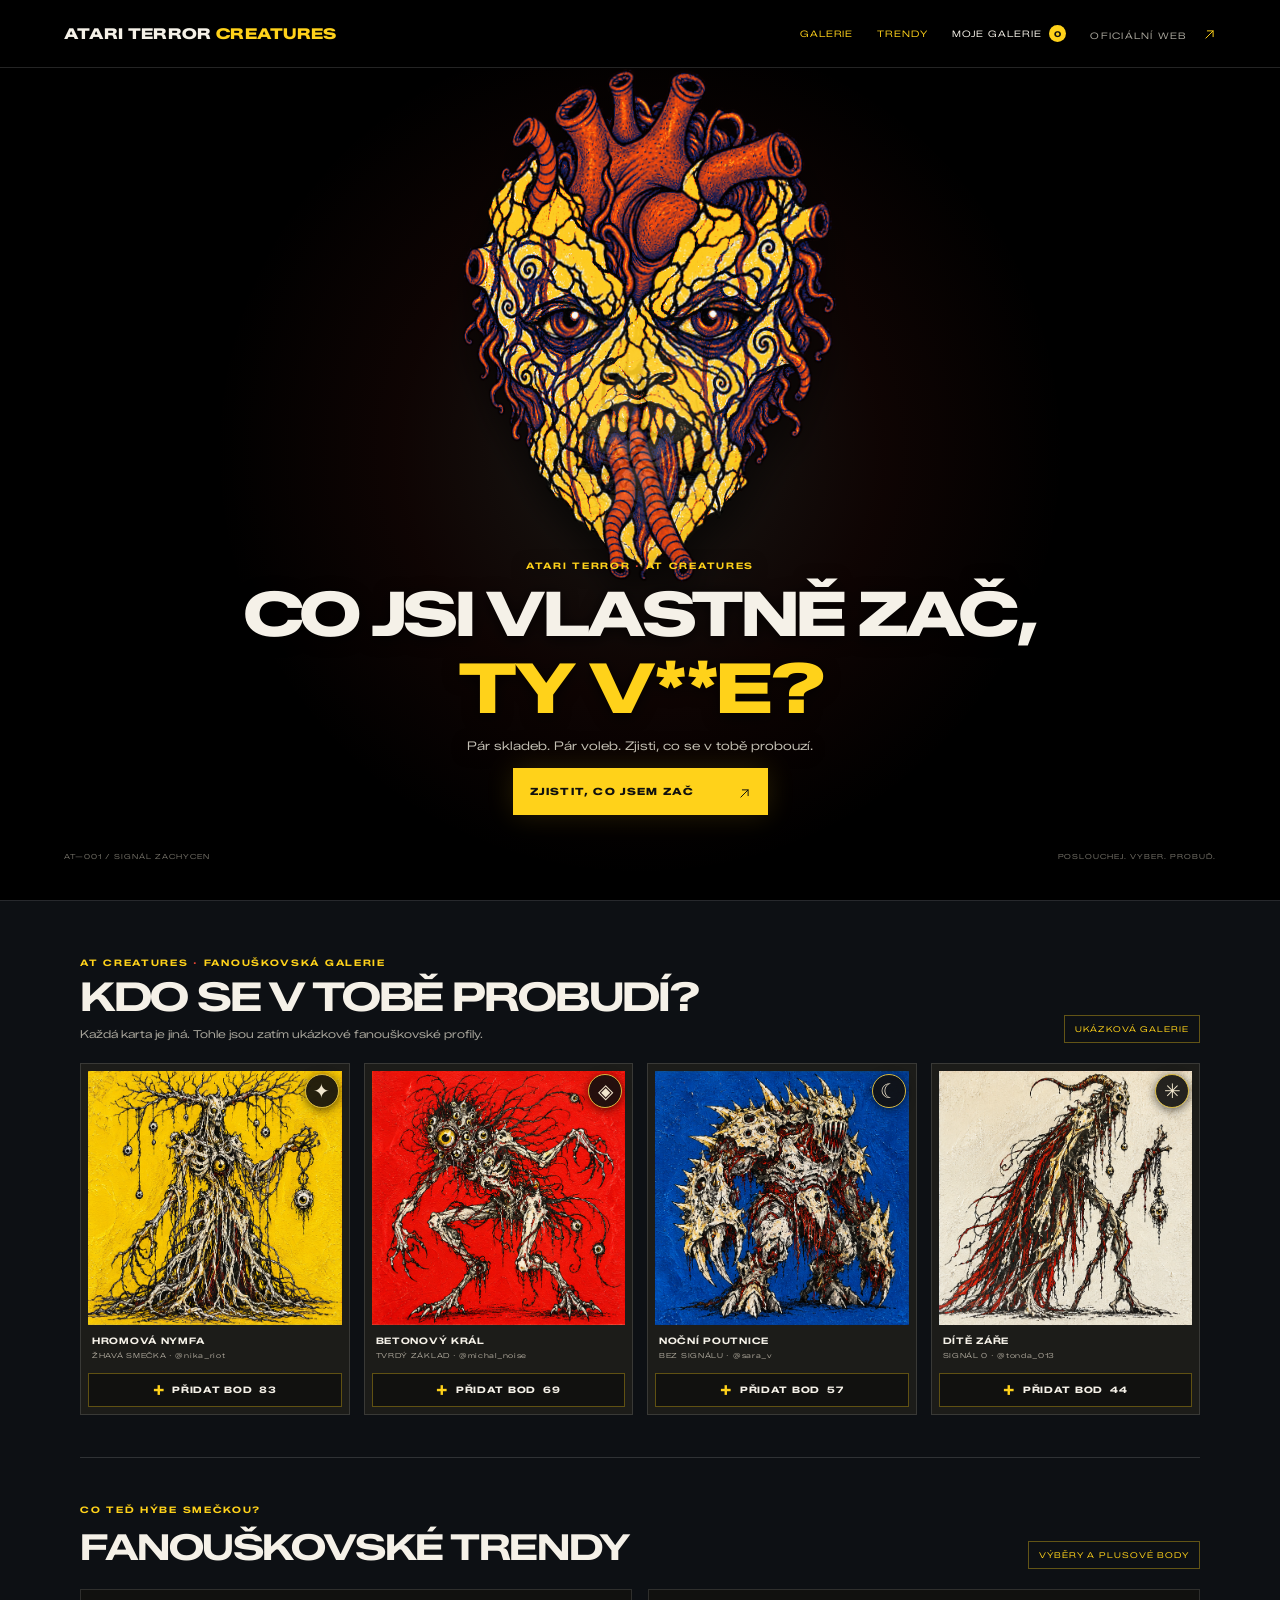
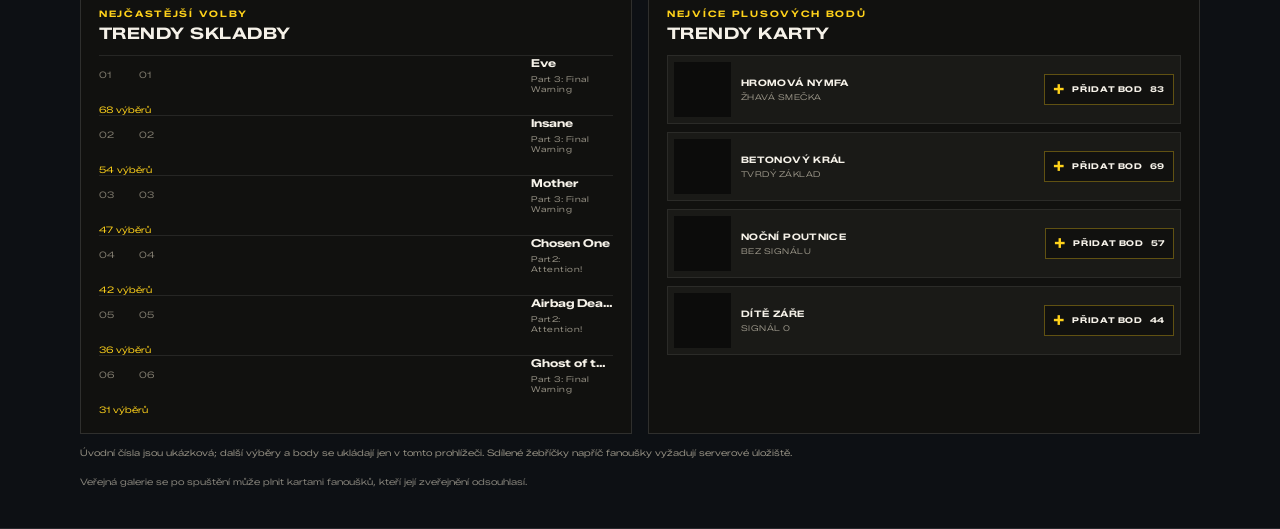
==== commit 73351038: "Update shared page title for Atari Terror Creatures" ====
--- a/at-creatures-prototype/index.html
+++ b/at-creatures-prototype/index.html
@@ -4,8 +4,14 @@
   <meta charset="utf-8">
   <meta name="viewport" content="width=device-width, initial-scale=1">
   <meta name="theme-color" content="#123e78">
-  <meta name="description" content="Vytvoř si vlastní AT bytost podle toho, co posloucháš.">
-  <title>Co jsi vlastně zač, ty zvíře? — Atari Terror</title>
+  <meta name="description" content="Co jsi vlastně zač, ty V**E? Vytvoř si vlastní Atari Terror bytost podle skladeb, které máš rád.">
+  <meta property="og:type" content="website">
+  <meta property="og:title" content="Co jsi vlastně zač, ty V**E?">
+  <meta property="og:description" content="Vytvoř si vlastní Atari Terror bytost podle skladeb, které máš rád.">
+  <meta name="twitter:card" content="summary_large_image">
+  <meta name="twitter:title" content="Co jsi vlastně zač, ty V**E?">
+  <meta name="twitter:description" content="Vytvoř si vlastní Atari Terror bytost podle skladeb, které máš rád.">
+  <title>Co jsi vlastně zač, ty V**E? — Atari Terror Creatures</title>
   <link rel="icon" href="../work-web-preview/assets/images/atari-wordmark.png">
   <link rel="stylesheet" href="app.css">
 </head>
--- a/at-creatures-prototype/app.css
+++ b/at-creatures-prototype/app.css
@@ -299,3 +299,6 @@
 .spotify-launch{display:grid;place-items:center;width:26px;height:26px;border:1px solid currentColor;color:var(--yellow);flex:none}
 .spotify-link-label{display:inline}
 @media(max-width:760px){.song-spotify{gap:0;color:var(--yellow)}.song-spotify .spotify-link-label{display:none}.spotify-unknown .spotify-launch{width:25px;height:25px}.line-arrow{width:15px;height:15px}}
+
+.song-interpretation a{color:var(--yellow);text-decoration:underline;text-underline-offset:2px}.song-interpretation a:hover{color:#fff}
+.share-panel{padding:14px 8px 6px}.share-panel h2{margin:4px 0 12px;font-size:26px;letter-spacing:-.03em}.share-panel>p:not(.eyebrow){color:var(--muted);font-size:11px;line-height:1.55}.share-panel label{display:grid;gap:7px;margin:16px 0;color:var(--yellow);font-size:9px;font-weight:800;letter-spacing:.1em}.share-panel select{width:100%;padding:12px;background:#10100f;color:var(--paper);border:1px solid #ffffff35;font:inherit;font-size:12px;letter-spacing:normal}.share-actions{display:flex;flex-wrap:wrap;gap:8px;margin-top:20px}.share-actions button{flex:1;min-height:44px;justify-content:center;padding:8px 12px;font-size:9px}.share-profile{font-size:10px!important}.share-profile a{color:var(--yellow)}
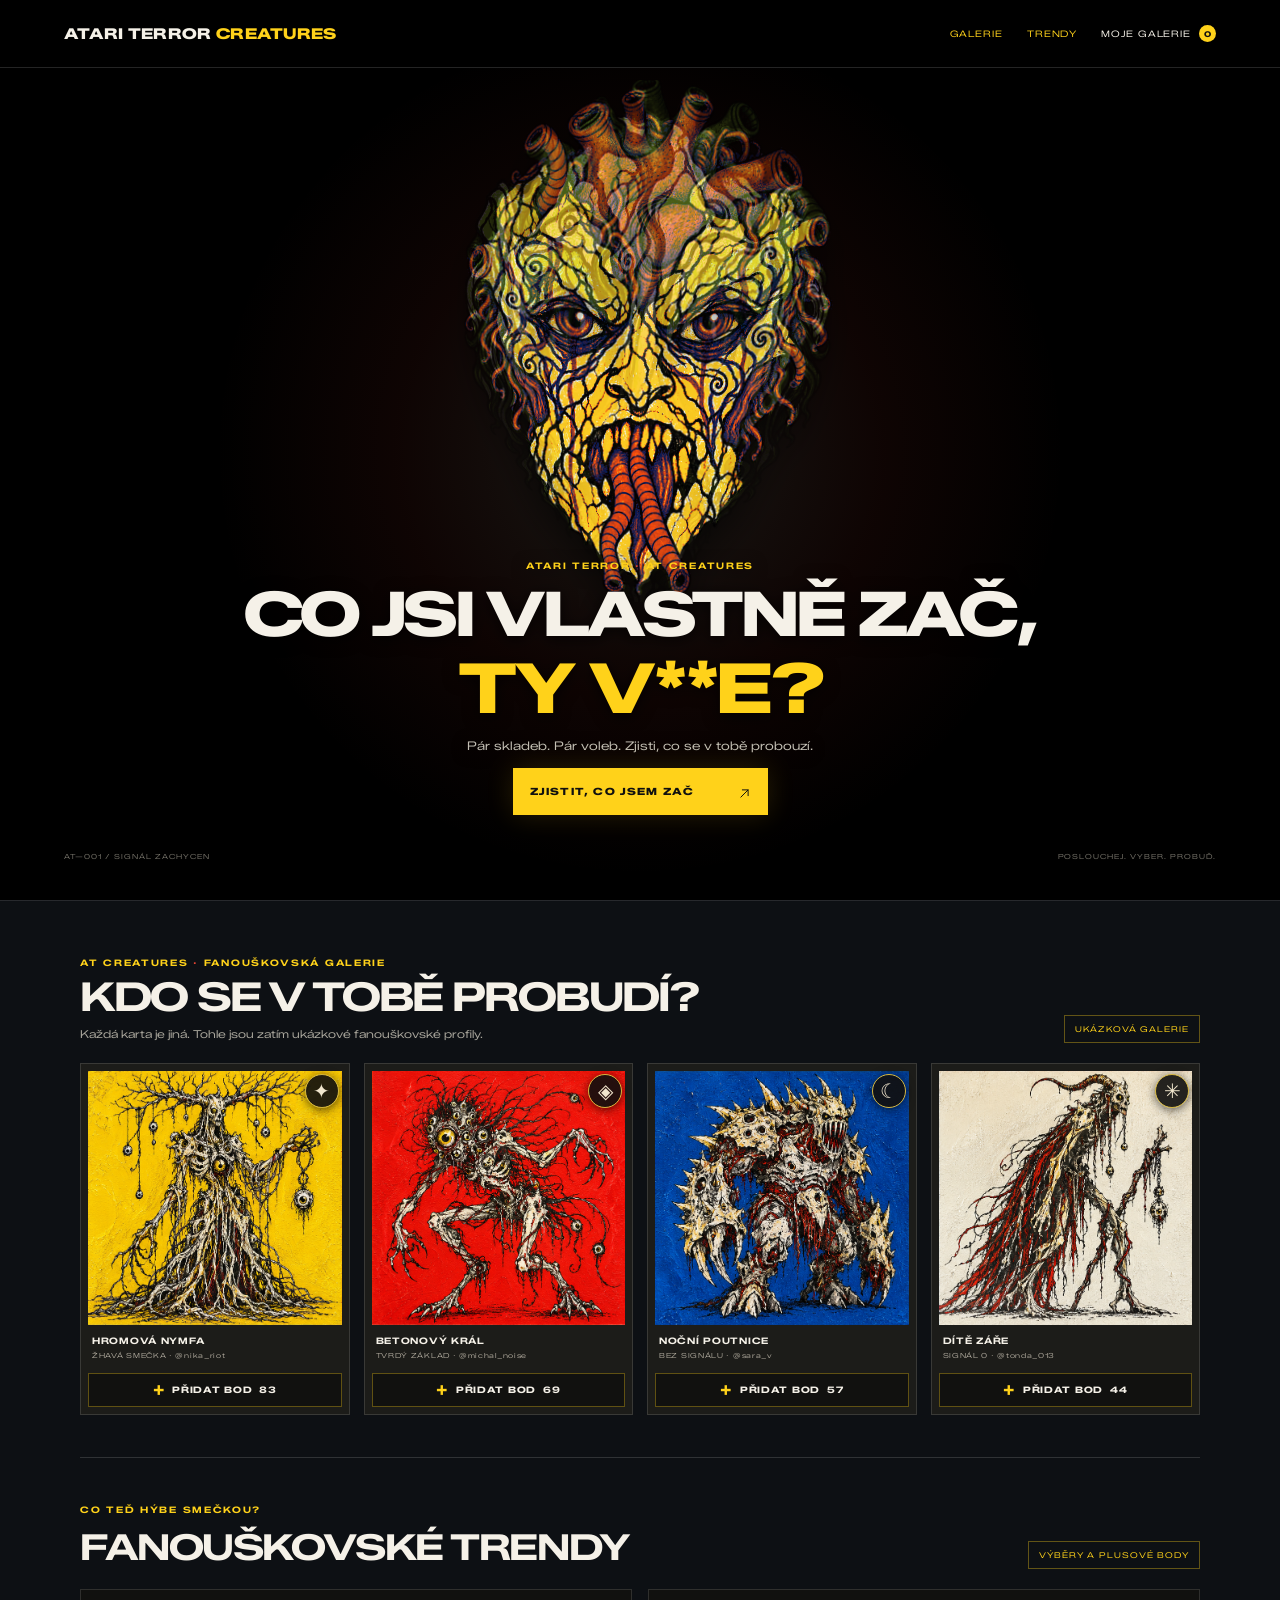
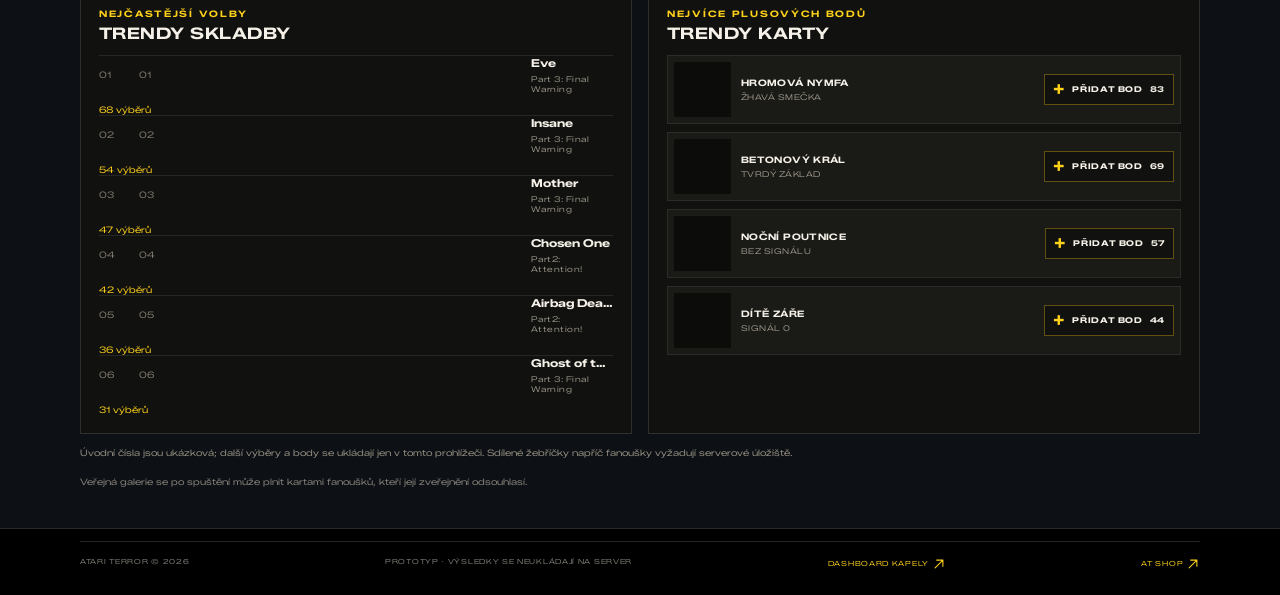
==== commit e1d21edc: "Update Atari Terror Creatures prototype page" ====
--- a/at-creatures-prototype/index.html
+++ b/at-creatures-prototype/index.html
@@ -18,7 +18,7 @@
 <body>
   <header class="topbar">
     <a class="wordmark" id="brand-home" href="#landing-screen" aria-label="Atari Terror Creatures — zpět na úvod">ATARI TERROR <span>CREATURES</span></a>
-    <div class="topbar-links"><button class="topbar-return" id="return-home" type="button" hidden>← ÚVOD</button><a class="topbar-community" href="#community-gallery">GALERIE</a><a class="topbar-community" href="#fan-trends">TRENDY</a><button class="topbar-gallery" id="open-gallery" type="button">MOJE GALERIE <span id="gallery-count">0</span></button><a class="topbar-home" href="../work-web-preview/index.html">OFICIÁLNÍ WEB <b><svg class="line-arrow" viewBox="0 0 18 18" aria-hidden="true"><path d="M4 14 14 4M6 4h8v8"/></svg></b></a></div>
+    <div class="topbar-links"><button class="topbar-return" id="return-home" type="button" hidden>← ÚVOD</button><a class="topbar-community" href="#community-gallery">GALERIE</a><a class="topbar-community" href="#fan-trends">TRENDY</a><button class="topbar-gallery" id="open-gallery" type="button">MOJE GALERIE <span id="gallery-count">0</span></button></div>
   </header>
 
   <main class="landing-screen" id="landing-screen" aria-labelledby="landing-title">
@@ -95,7 +95,7 @@
         <article class="output-item"><div class="output-glyph glyph-shirt">AT</div><div><h4>TRIČKO</h4><p>Tvůj motiv na tričku.</p><button data-output="shirt" type="button">NÁHLED A OBJEDNÁNÍ <svg class="line-arrow" viewBox="0 0 18 18" aria-hidden="true"><path d="M4 14 14 4M6 4h8v8"/></svg></button></div></article>
         <article class="output-item"><div class="output-glyph glyph-ticket">QR</div><div><h4>VSTUPENKA / SLEVOVKA</h4><p>Motiv, QR kód a ukázka slevy.</p><button data-output="ticket" type="button">ZOBRAZIT KARTU <svg class="line-arrow" viewBox="0 0 18 18" aria-hidden="true"><path d="M4 14 14 4M6 4h8v8"/></svg></button></div></article>
       </div></section>
-      <div class="result-footer"><button class="text-button" data-back="identity" type="button">← UPRAVIT BYTOST</button><a class="text-button" href="../work-web-preview/index.html">ZPĚT NA WEB ATARI TERROR <svg class="line-arrow" viewBox="0 0 18 18" aria-hidden="true"><path d="M4 14 14 4M6 4h8v8"/></svg></a></div>
+      <div class="result-footer"><button class="text-button" data-back="identity" type="button">← UPRAVIT BYTOST</button></div>
     </section>
     <section class="screen gallery-screen" id="screen-gallery" data-screen="gallery" aria-labelledby="gallery-title" hidden>
       <div class="gallery-heading"><div><p class="eyebrow">AT CREATURES <span>·</span> TVÉ ULOŽENÉ VÝSLEDKY</p><h2 id="gallery-title">GALERIE KARET</h2><p class="muted">Jen tvoje vygenerované karty. Uložené v tomto prohlížeči.</p></div><button class="text-button" id="close-gallery" type="button">← ZPĚT DO APLIKACE</button></div>
@@ -118,7 +118,7 @@
       <p class="community-gallery-note">Veřejná galerie se po spuštění může plnit kartami fanoušků, kteří její zveřejnění odsouhlasí.</p>
     </div>
   </section>
-  <footer class="site-footer" hidden><span>ATARI TERROR © 2026</span><span>PROTOTYP · VÝSLEDKY SE NEUKLÁDAJÍ NA SERVER</span><a href="../at-shop-preview/index.html">AT SHOP <svg class="line-arrow" viewBox="0 0 18 18" aria-hidden="true"><path d="M4 14 14 4M6 4h8v8"/></svg></a></footer>
+  <footer class="site-footer"><span>ATARI TERROR © 2026</span><span>PROTOTYP · VÝSLEDKY SE NEUKLÁDAJÍ NA SERVER</span><a href="dashboard.html">DASHBOARD KAPELY <svg class="line-arrow" viewBox="0 0 18 18" aria-hidden="true"><path d="M4 14 14 4M6 4h8v8"/></svg></a><a href="../at-shop-preview/index.html">AT SHOP <svg class="line-arrow" viewBox="0 0 18 18" aria-hidden="true"><path d="M4 14 14 4M6 4h8v8"/></svg></a></footer>
   <dialog class="preview-dialog" id="preview-dialog"><button class="dialog-close" id="dialog-close" aria-label="Zavřít náhled">×</button><div id="dialog-content"></div></dialog>
   <script src="assets/intro-face-data.js" defer></script>
   <script src="song-profiles.js" defer></script>
